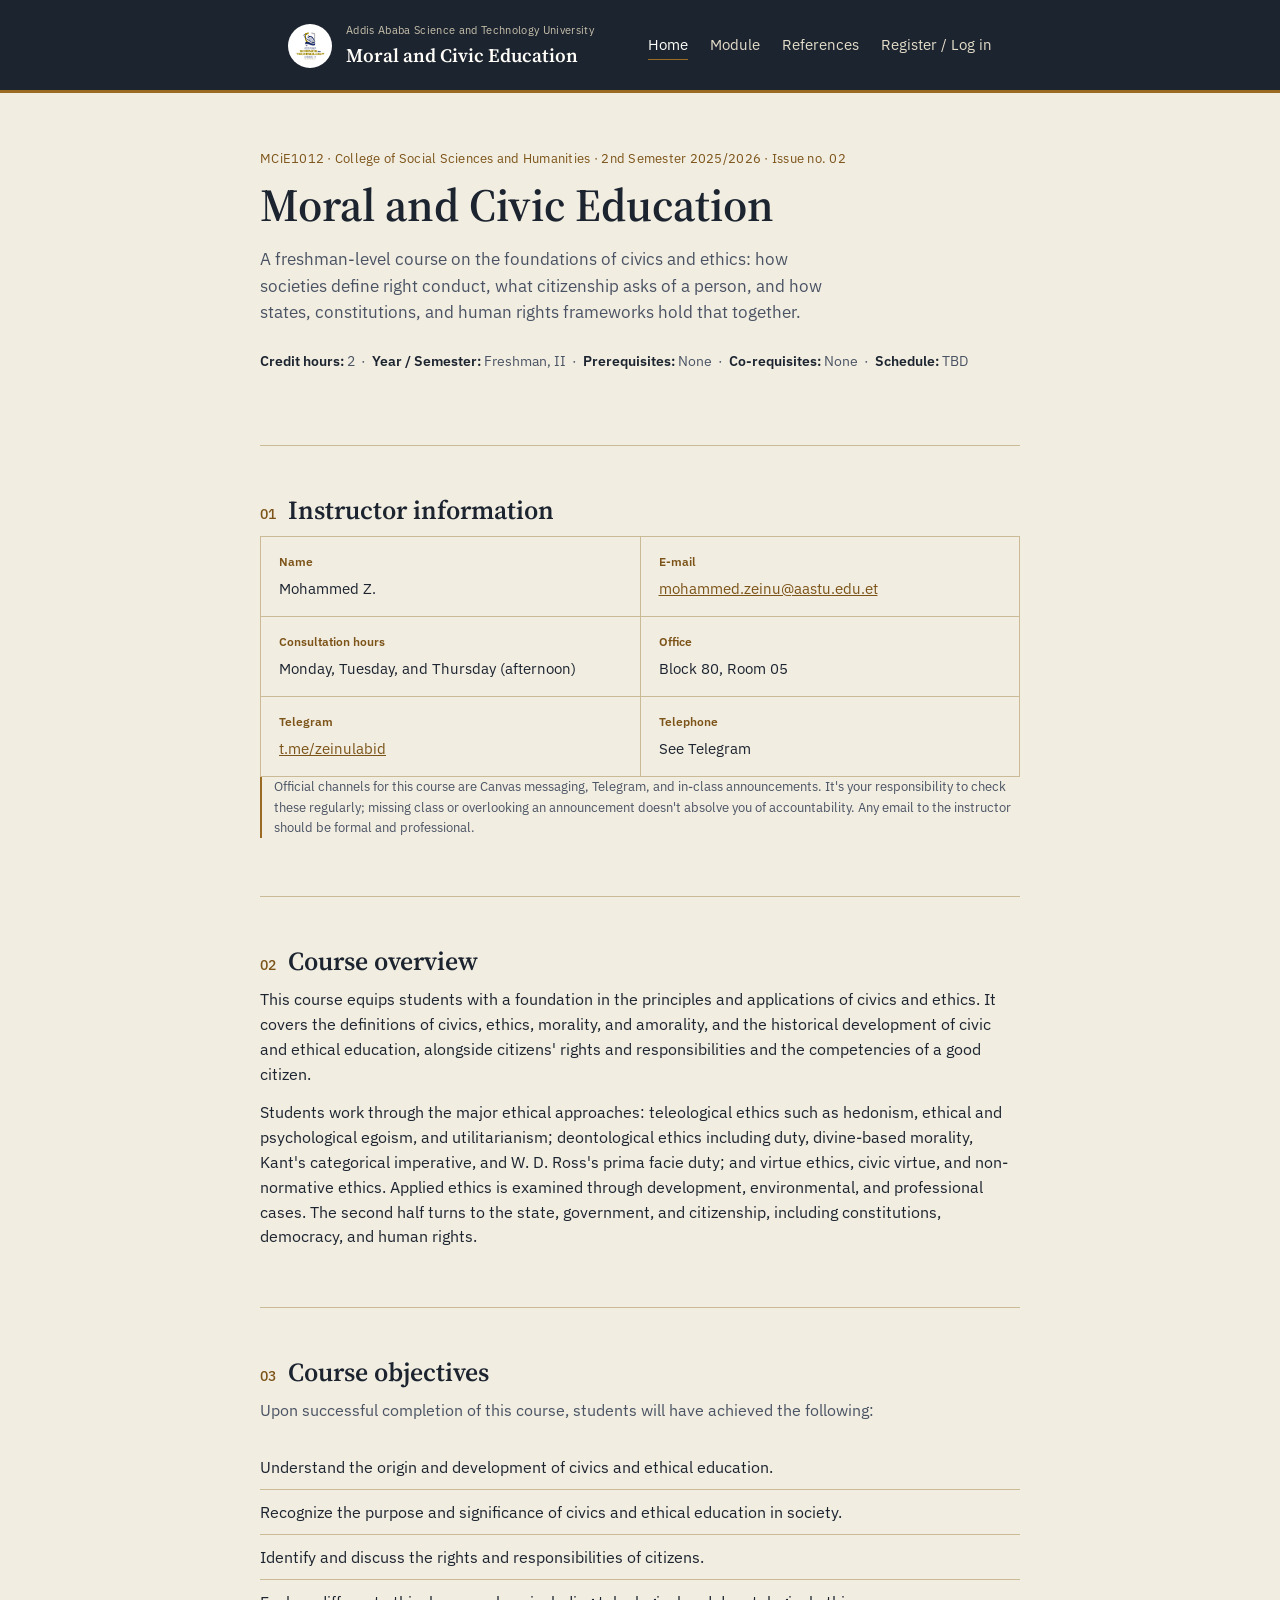
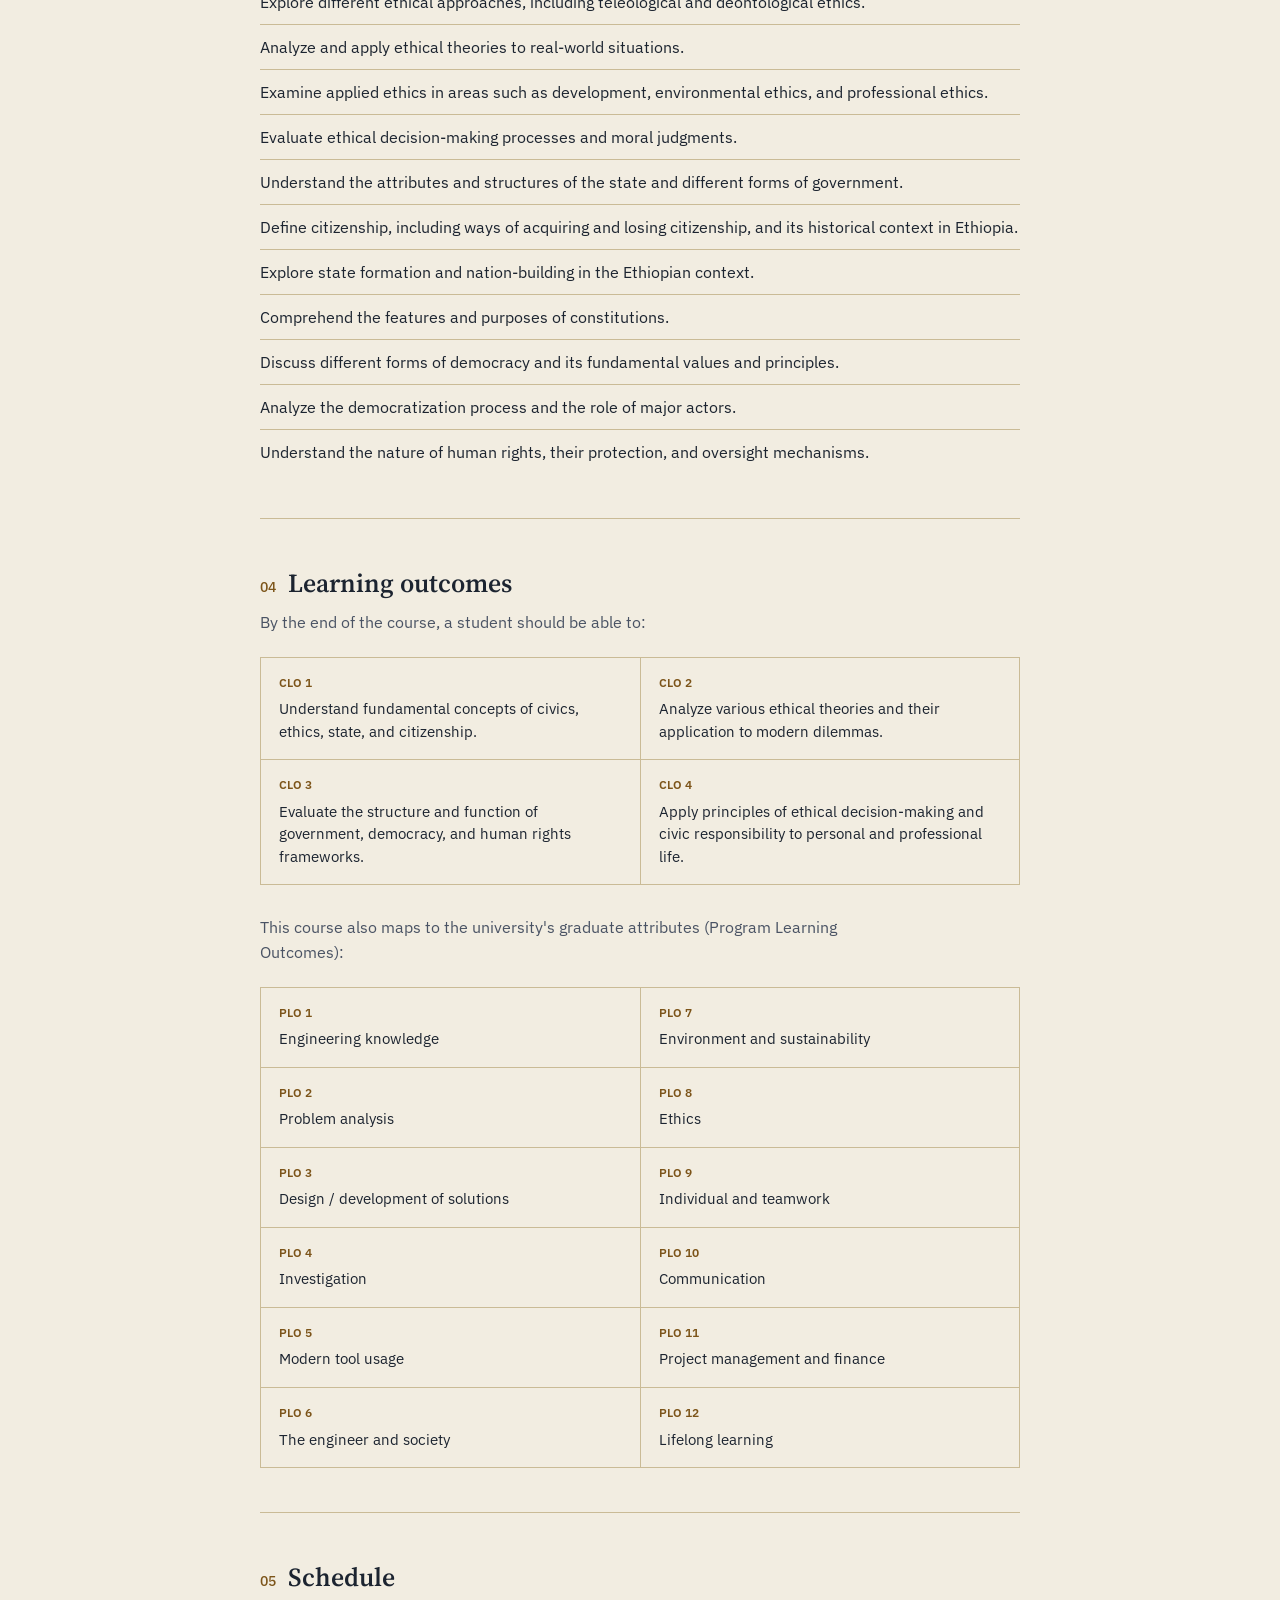
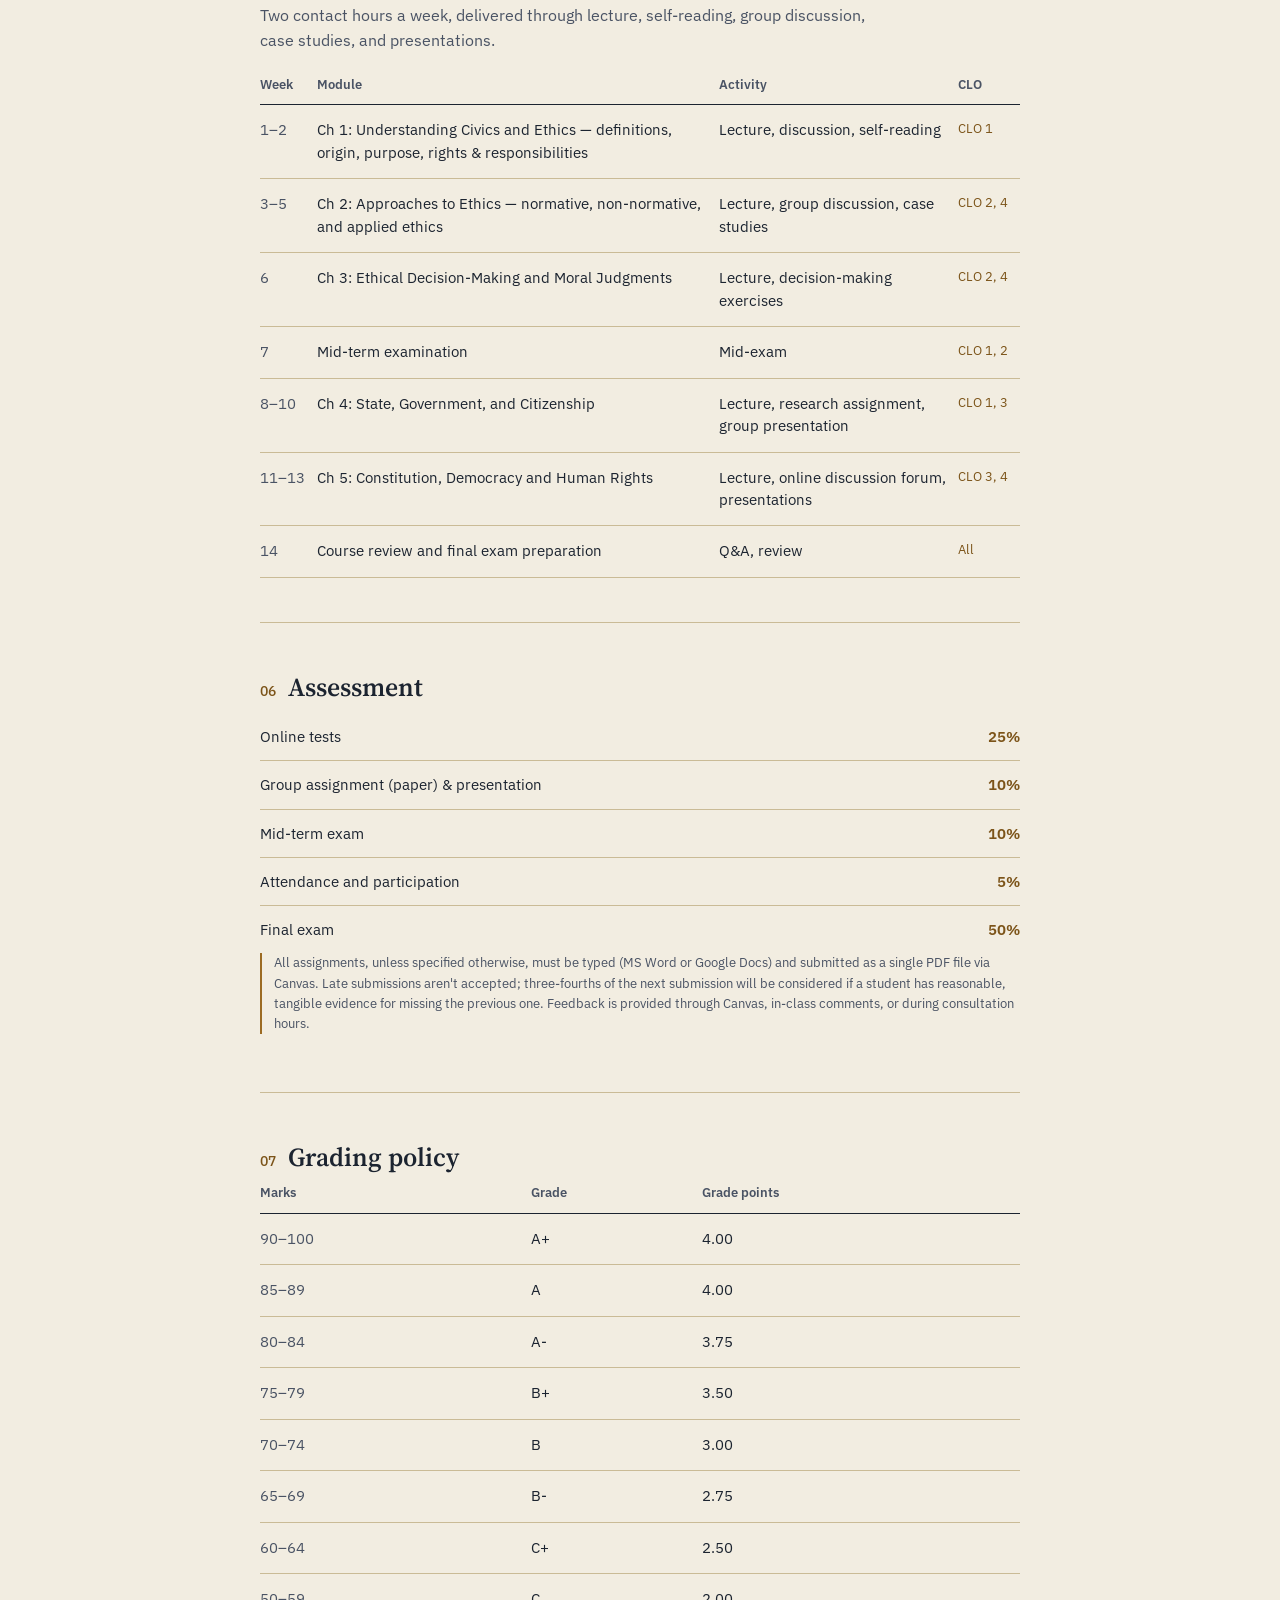
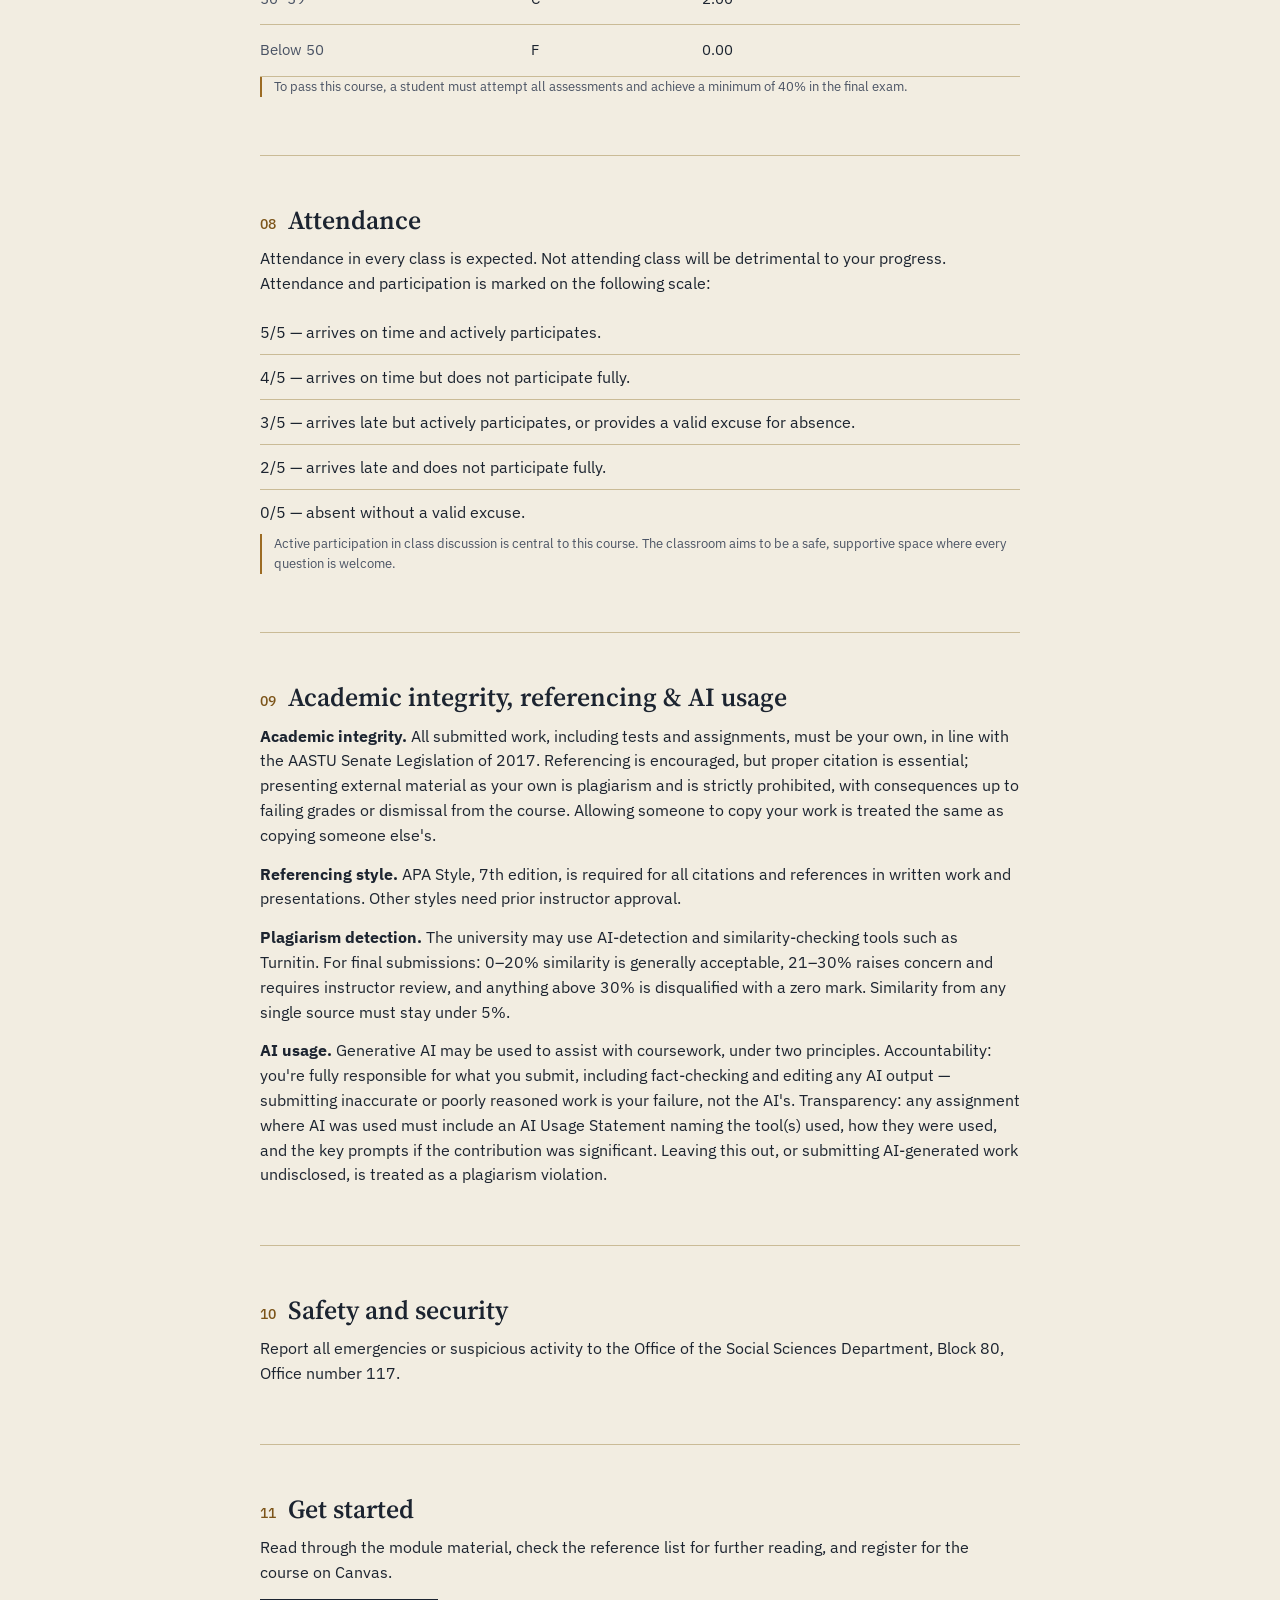
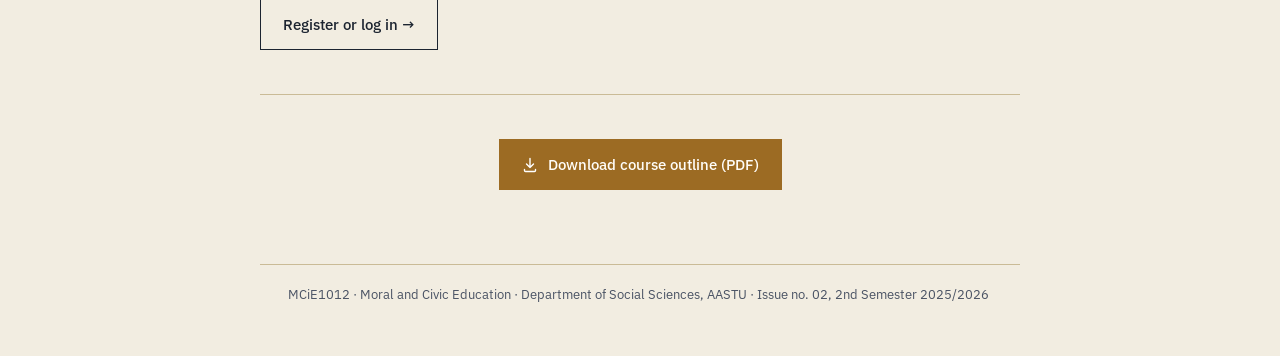
==== index.html @ 53f5105a "Initial commit of MCiE1012 site" ====
<!DOCTYPE html>
<html lang="en">
<head>
<meta charset="UTF-8">
<meta name="viewport" content="width=device-width, initial-scale=1.0">
<title>MCiE1012 — Moral and Civic Education</title>
<link rel="stylesheet" href="style.css">
</head>
<body>

<header class="site">
  <div class="header-inner">
    <div class="brand">
      <img class="seal" src="logo.jpg" alt="Addis Ababa Science and Technology University logo">
      <div class="brand-text">
        <p class="university">Addis Ababa Science and Technology University</p>
        <p class="course">Moral and Civic Education</p>
      </div>
    </div>
    <nav class="site">
      <a href="index.html" class="current">Home</a>
      <a href="module.html">Module</a>
      <a href="references.html">References</a>
      <a href="account.html">Register / Log in</a>
    </nav>
  </div>
</header>

<main>

  <section class="hero wrap">
    <p class="code">MCiE1012 · College of Social Sciences and Humanities · 2nd Semester 2025/2026 · Issue no. 02</p>
    <h1>Moral and Civic Education</h1>
    <p class="lede">A freshman-level course on the foundations of civics and ethics: how societies define right conduct, what citizenship asks of a person, and how states, constitutions, and human rights frameworks hold that together.</p>
    <p class="meta-line"><strong>Credit hours:</strong> 2 &nbsp;·&nbsp; <strong>Year / Semester:</strong> Freshman, II &nbsp;·&nbsp; <strong>Prerequisites:</strong> None &nbsp;·&nbsp; <strong>Co-requisites:</strong> None &nbsp;·&nbsp; <strong>Schedule:</strong> TBD</p>
  </section>

  <section class="block wrap">
    <h2><span class="num">01</span> Instructor information</h2>
    <div class="clo-grid">
      <div class="cell">
        <p class="tag">Name</p>
        <p>Mohammed Z.</p>
      </div>
      <div class="cell">
        <p class="tag">E-mail</p>
        <p><a href="mailto:mohammed.zeinu@aastu.edu.et">mohammed.zeinu@aastu.edu.et</a></p>
      </div>
      <div class="cell">
        <p class="tag">Consultation hours</p>
        <p>Monday, Tuesday, and Thursday (afternoon)</p>
      </div>
      <div class="cell">
        <p class="tag">Office</p>
        <p>Block 80, Room 05</p>
      </div>
      <div class="cell">
        <p class="tag">Telegram</p>
        <p><a href="https://t.me/zeinulabid" target="_blank" rel="noopener">t.me/zeinulabid</a></p>
      </div>
      <div class="cell">
        <p class="tag">Telephone</p>
        <p>See Telegram</p>
      </div>
    </div>
    <p class="note">Official channels for this course are Canvas messaging, Telegram, and in-class announcements. It's your responsibility to check these regularly; missing class or overlooking an announcement doesn't absolve you of accountability. Any email to the instructor should be formal and professional.</p>
  </section>

  <section class="block wrap">
    <h2><span class="num">02</span> Course overview</h2>
    <p>This course equips students with a foundation in the principles and applications of civics and ethics. It covers the definitions of civics, ethics, morality, and amorality, and the historical development of civic and ethical education, alongside citizens' rights and responsibilities and the competencies of a good citizen.</p>
    <p>Students work through the major ethical approaches: teleological ethics such as hedonism, ethical and psychological egoism, and utilitarianism; deontological ethics including duty, divine-based morality, Kant's categorical imperative, and W. D. Ross's prima facie duty; and virtue ethics, civic virtue, and non-normative ethics. Applied ethics is examined through development, environmental, and professional cases. The second half turns to the state, government, and citizenship, including constitutions, democracy, and human rights.</p>
  </section>

  <section class="block wrap">
    <h2><span class="num">03</span> Course objectives</h2>
    <p class="intro">Upon successful completion of this course, students will have achieved the following:</p>
    <ul class="plain">
      <li>Understand the origin and development of civics and ethical education.</li>
      <li>Recognize the purpose and significance of civics and ethical education in society.</li>
      <li>Identify and discuss the rights and responsibilities of citizens.</li>
      <li>Explore different ethical approaches, including teleological and deontological ethics.</li>
      <li>Analyze and apply ethical theories to real-world situations.</li>
      <li>Examine applied ethics in areas such as development, environmental ethics, and professional ethics.</li>
      <li>Evaluate ethical decision-making processes and moral judgments.</li>
      <li>Understand the attributes and structures of the state and different forms of government.</li>
      <li>Define citizenship, including ways of acquiring and losing citizenship, and its historical context in Ethiopia.</li>
      <li>Explore state formation and nation-building in the Ethiopian context.</li>
      <li>Comprehend the features and purposes of constitutions.</li>
      <li>Discuss different forms of democracy and its fundamental values and principles.</li>
      <li>Analyze the democratization process and the role of major actors.</li>
      <li>Understand the nature of human rights, their protection, and oversight mechanisms.</li>
    </ul>
  </section>

  <section class="block wrap">
    <h2><span class="num">04</span> Learning outcomes</h2>
    <p class="intro">By the end of the course, a student should be able to:</p>
    <div class="clo-grid">
      <div class="cell">
        <p class="tag">CLO 1</p>
        <p>Understand fundamental concepts of civics, ethics, state, and citizenship.</p>
      </div>
      <div class="cell">
        <p class="tag">CLO 2</p>
        <p>Analyze various ethical theories and their application to modern dilemmas.</p>
      </div>
      <div class="cell">
        <p class="tag">CLO 3</p>
        <p>Evaluate the structure and function of government, democracy, and human rights frameworks.</p>
      </div>
      <div class="cell">
        <p class="tag">CLO 4</p>
        <p>Apply principles of ethical decision-making and civic responsibility to personal and professional life.</p>
      </div>
    </div>
    <p class="intro" style="margin-top: 30px;">This course also maps to the university's graduate attributes (Program Learning Outcomes):</p>
    <div class="clo-grid">
      <div class="cell">
        <p class="tag">PLO 1</p>
        <p>Engineering knowledge</p>
      </div>
      <div class="cell">
        <p class="tag">PLO 7</p>
        <p>Environment and sustainability</p>
      </div>
      <div class="cell">
        <p class="tag">PLO 2</p>
        <p>Problem analysis</p>
      </div>
      <div class="cell">
        <p class="tag">PLO 8</p>
        <p>Ethics</p>
      </div>
      <div class="cell">
        <p class="tag">PLO 3</p>
        <p>Design / development of solutions</p>
      </div>
      <div class="cell">
        <p class="tag">PLO 9</p>
        <p>Individual and teamwork</p>
      </div>
      <div class="cell">
        <p class="tag">PLO 4</p>
        <p>Investigation</p>
      </div>
      <div class="cell">
        <p class="tag">PLO 10</p>
        <p>Communication</p>
      </div>
      <div class="cell">
        <p class="tag">PLO 5</p>
        <p>Modern tool usage</p>
      </div>
      <div class="cell">
        <p class="tag">PLO 11</p>
        <p>Project management and finance</p>
      </div>
      <div class="cell">
        <p class="tag">PLO 6</p>
        <p>The engineer and society</p>
      </div>
      <div class="cell">
        <p class="tag">PLO 12</p>
        <p>Lifelong learning</p>
      </div>
    </div>
  </section>

  <section class="block wrap">
    <h2><span class="num">05</span> Schedule</h2>
    <p class="intro">Two contact hours a week, delivered through lecture, self-reading, group discussion, case studies, and presentations.</p>
    <div class="sched-scroll">
    <table class="sched">
      <thead>
        <tr><th>Week</th><th>Module</th><th>Activity</th><th>CLO</th></tr>
      </thead>
      <tbody>
        <tr><td class="wk">1–2</td><td>Ch 1: Understanding Civics and Ethics — definitions, origin, purpose, rights &amp; responsibilities</td><td>Lecture, discussion, self-reading</td><td class="clo">CLO 1</td></tr>
        <tr><td class="wk">3–5</td><td>Ch 2: Approaches to Ethics — normative, non-normative, and applied ethics</td><td>Lecture, group discussion, case studies</td><td class="clo">CLO 2, 4</td></tr>
        <tr><td class="wk">6</td><td>Ch 3: Ethical Decision-Making and Moral Judgments</td><td>Lecture, decision-making exercises</td><td class="clo">CLO 2, 4</td></tr>
        <tr><td class="wk">7</td><td>Mid-term examination</td><td>Mid-exam</td><td class="clo">CLO 1, 2</td></tr>
        <tr><td class="wk">8–10</td><td>Ch 4: State, Government, and Citizenship</td><td>Lecture, research assignment, group presentation</td><td class="clo">CLO 1, 3</td></tr>
        <tr><td class="wk">11–13</td><td>Ch 5: Constitution, Democracy and Human Rights</td><td>Lecture, online discussion forum, presentations</td><td class="clo">CLO 3, 4</td></tr>
        <tr><td class="wk">14</td><td>Course review and final exam preparation</td><td>Q&amp;A, review</td><td class="clo">All</td></tr>
      </tbody>
    </table>
    </div>
  </section>

  <section class="block wrap">
    <h2><span class="num">06</span> Assessment</h2>
    <ul class="assess-list">
      <li class="assess-row"><span>Online tests</span><span class="weight">25%</span></li>
      <li class="assess-row"><span>Group assignment (paper) &amp; presentation</span><span class="weight">10%</span></li>
      <li class="assess-row"><span>Mid-term exam</span><span class="weight">10%</span></li>
      <li class="assess-row"><span>Attendance and participation</span><span class="weight">5%</span></li>
      <li class="assess-row"><span>Final exam</span><span class="weight">50%</span></li>
    </ul>
    <p class="note">All assignments, unless specified otherwise, must be typed (MS Word or Google Docs) and submitted as a single PDF file via Canvas. Late submissions aren't accepted; three-fourths of the next submission will be considered if a student has reasonable, tangible evidence for missing the previous one. Feedback is provided through Canvas, in-class comments, or during consultation hours.</p>
  </section>

  <section class="block wrap">
    <h2><span class="num">07</span> Grading policy</h2>
    <table class="sched">
      <thead>
        <tr><th>Marks</th><th>Grade</th><th>Grade points</th></tr>
      </thead>
      <tbody>
        <tr><td class="wk">90–100</td><td>A+</td><td>4.00</td></tr>
        <tr><td class="wk">85–89</td><td>A</td><td>4.00</td></tr>
        <tr><td class="wk">80–84</td><td>A-</td><td>3.75</td></tr>
        <tr><td class="wk">75–79</td><td>B+</td><td>3.50</td></tr>
        <tr><td class="wk">70–74</td><td>B</td><td>3.00</td></tr>
        <tr><td class="wk">65–69</td><td>B-</td><td>2.75</td></tr>
        <tr><td class="wk">60–64</td><td>C+</td><td>2.50</td></tr>
        <tr><td class="wk">50–59</td><td>C</td><td>2.00</td></tr>
        <tr><td class="wk">Below 50</td><td>F</td><td>0.00</td></tr>
      </tbody>
    </table>
    <p class="note">To pass this course, a student must attempt all assessments and achieve a minimum of 40% in the final exam.</p>
  </section>

  <section class="block wrap">
    <h2><span class="num">08</span> Attendance</h2>
    <p>Attendance in every class is expected. Not attending class will be detrimental to your progress. Attendance and participation is marked on the following scale:</p>
    <ul class="plain">
      <li>5/5 — arrives on time and actively participates.</li>
      <li>4/5 — arrives on time but does not participate fully.</li>
      <li>3/5 — arrives late but actively participates, or provides a valid excuse for absence.</li>
      <li>2/5 — arrives late and does not participate fully.</li>
      <li>0/5 — absent without a valid excuse.</li>
    </ul>
    <p class="note">Active participation in class discussion is central to this course. The classroom aims to be a safe, supportive space where every question is welcome.</p>
  </section>

  <section class="block wrap">
    <h2><span class="num">09</span> Academic integrity, referencing &amp; AI usage</h2>
    <p><strong>Academic integrity.</strong> All submitted work, including tests and assignments, must be your own, in line with the AASTU Senate Legislation of 2017. Referencing is encouraged, but proper citation is essential; presenting external material as your own is plagiarism and is strictly prohibited, with consequences up to failing grades or dismissal from the course. Allowing someone to copy your work is treated the same as copying someone else's.</p>
    <p><strong>Referencing style.</strong> APA Style, 7th edition, is required for all citations and references in written work and presentations. Other styles need prior instructor approval.</p>
    <p><strong>Plagiarism detection.</strong> The university may use AI-detection and similarity-checking tools such as Turnitin. For final submissions: 0–20% similarity is generally acceptable, 21–30% raises concern and requires instructor review, and anything above 30% is disqualified with a zero mark. Similarity from any single source must stay under 5%.</p>
    <p><strong>AI usage.</strong> Generative AI may be used to assist with coursework, under two principles. Accountability: you're fully responsible for what you submit, including fact-checking and editing any AI output — submitting inaccurate or poorly reasoned work is your failure, not the AI's. Transparency: any assignment where AI was used must include an AI Usage Statement naming the tool(s) used, how they were used, and the key prompts if the contribution was significant. Leaving this out, or submitting AI-generated work undisclosed, is treated as a plagiarism violation.</p>
  </section>

  <section class="block wrap">
    <h2><span class="num">10</span> Safety and security</h2>
    <p>Report all emergencies or suspicious activity to the Office of the Social Sciences Department, Block 80, Office number 117.</p>
  </section>

  <section class="block wrap">
    <h2><span class="num">11</span> Get started</h2>
    <p>Read through the module material, check the reference list for further reading, and register for the course on Canvas.</p>
    <a class="btn btn-outline" href="account.html">Register or log in →</a>
  </section>

  <section class="block wrap" style="border-bottom: none; text-align: center;">
    <a class="btn btn-gold" href="assets/MCiE1012_Course_Outline.pdf" download>
      <svg width="16" height="16" viewBox="0 0 16 16" fill="none"><path d="M8 1.5V10.5M8 10.5L4.5 7M8 10.5L11.5 7" stroke="white" stroke-width="1.4" stroke-linecap="round" stroke-linejoin="round"/><path d="M2.5 12.5V13.5C2.5 13.9 2.85 14.5 3.5 14.5H12.5C13.15 14.5 13.5 13.9 13.5 13.5V12.5" stroke="white" stroke-width="1.4" stroke-linecap="round"/></svg>
      Download course outline (PDF)
    </a>
  </section>

</main>

<footer class="site">
  <div class="wrap">
    MCiE1012 · Moral and Civic Education · Department of Social Sciences, AASTU · Issue no. 02, 2nd Semester 2025/2026
  </div>
</footer>

</body>
</html>
---- style.css ----
/* MCiE1012 — Moral and Civic Education
   Design note: the visual language borrows from the syllabus itself —
   numbered sections, hairline rules, a seal mark — rather than a generic
   course-platform look. Navy ink on parchment, one gold accent used
   sparingly for the seal and for primary actions. */

@import url('https://fonts.googleapis.com/css2?family=Source+Serif+4:opsz,wght@8..60,400;8..60,500;8..60,600;8..60,700&family=IBM+Plex+Sans:wght@400;500;600&display=swap');

:root {
  --ink: #1c2430;
  --ink-soft: #4a5364;
  --paper: #f2ede1;
  --paper-deep: #e8e0cd;
  --paper-line: #cabb96;
  --gold: #9c6b23;
  --gold-deep: #7c5419;
  --white: #fffdf8;
  --max: 760px;
  --serif: 'Source Serif 4', Georgia, serif;
  --sans: 'IBM Plex Sans', -apple-system, sans-serif;
}

* { box-sizing: border-box; }

html { scroll-behavior: smooth; }

body {
  margin: 0;
  background: var(--paper);
  color: var(--ink);
  font-family: var(--sans);
  line-height: 1.55;
  -webkit-font-smoothing: antialiased;
}

a { color: var(--gold-deep); }
a:focus-visible, button:focus-visible { outline: 2px solid var(--gold-deep); outline-offset: 3px; }

img { max-width: 100%; display: block; }

.wrap { max-width: var(--max); margin: 0 auto; padding: 0 28px; }

/* ---------- Header ---------- */

header.site {
  background: var(--ink);
  color: var(--paper);
  border-bottom: 3px solid var(--gold);
}

.header-inner {
  max-width: var(--max);
  margin: 0 auto;
  padding: 22px 28px 20px;
  display: flex;
  align-items: center;
  justify-content: space-between;
  gap: 20px;
  flex-wrap: wrap;
}

.brand { display: flex; align-items: center; gap: 14px; }

.seal {
  width: 44px;
  height: 44px;
  flex: none;
  border-radius: 50%;
  object-fit: cover;
  background: var(--paper);
}

.brand-text .university {
  font-family: var(--sans);
  font-size: 11px;
  letter-spacing: 0.03em;
  color: #c9c2ac;
  margin: 0;
}

.brand-text .course {
  font-family: var(--serif);
  font-size: 19px;
  font-weight: 600;
  margin: 2px 0 0;
  color: var(--white);
}

nav.site {
  display: flex;
  gap: 22px;
  font-size: 15px;
}

nav.site a {
  color: #e4ddc9;
  text-decoration: none;
  padding-bottom: 3px;
  border-bottom: 1px solid transparent;
}

nav.site a:hover { border-bottom-color: var(--gold); }

nav.site a.current {
  color: var(--white);
  border-bottom-color: var(--gold);
}

/* ---------- Hero ---------- */

.hero {
  padding: 56px 0 44px;
  border-bottom: 1px solid var(--paper-line);
}

.hero .code {
  font-family: var(--sans);
  font-size: 13px;
  color: var(--gold-deep);
  letter-spacing: 0.02em;
  margin: 0 0 10px;
}

.hero h1 {
  font-family: var(--serif);
  font-size: clamp(32px, 5vw, 46px);
  line-height: 1.1;
  margin: 0 0 16px;
  font-weight: 600;
}

.hero .lede {
  font-size: 17px;
  color: var(--ink-soft);
  max-width: 58ch;
  margin: 0 0 26px;
}

.meta-line {
  font-size: 14px;
  color: var(--ink-soft);
  margin: 0 0 28px;
}

.meta-line strong { color: var(--ink); font-weight: 600; }

/* ---------- Buttons ---------- */

.btn {
  display: inline-flex;
  align-items: center;
  gap: 10px;
  font-family: var(--sans);
  font-size: 15px;
  font-weight: 500;
  text-decoration: none;
  padding: 13px 22px;
  border: 1px solid transparent;
  cursor: pointer;
}

.btn-primary {
  background: var(--ink);
  color: var(--white);
}
.btn-primary:hover { background: #2c3646; }

.btn-gold {
  background: var(--gold);
  color: var(--white);
}
.btn-gold:hover { background: var(--gold-deep); }

.btn-outline {
  background: transparent;
  border-color: var(--ink);
  color: var(--ink);
}
.btn-outline:hover { background: var(--ink); color: var(--white); }

.btn svg { flex: none; }

/* ---------- Sections ---------- */

section.block {
  padding: 44px 0;
  border-bottom: 1px solid var(--paper-line);
}

section.block:last-of-type { border-bottom: none; }

.block h2 {
  font-family: var(--serif);
  font-size: 26px;
  font-weight: 600;
  margin: 0 0 6px;
  display: flex;
  align-items: baseline;
  gap: 12px;
}

.block h2 .num {
  font-family: var(--sans);
  font-size: 14px;
  color: var(--gold-deep);
  font-weight: 500;
}

.block > p.intro {
  color: var(--ink-soft);
  margin: 0 0 22px;
  max-width: 62ch;
}

.block p { margin: 0 0 14px; }

ul.plain, ol.plain {
  margin: 0;
  padding: 0;
  list-style: none;
}

ul.plain li, ol.plain li {
  padding: 10px 0;
  border-top: 1px solid var(--paper-line);
  font-size: 15.5px;
}

ul.plain li:first-child, ol.plain li:first-child { border-top: none; }

.clo-grid {
  display: grid;
  grid-template-columns: 1fr 1fr;
  gap: 1px;
  background: var(--paper-line);
  border: 1px solid var(--paper-line);
}

.clo-grid .cell {
  background: var(--paper);
  padding: 16px 18px;
}

.clo-grid .cell .tag {
  font-size: 12px;
  color: var(--gold-deep);
  font-weight: 600;
  margin: 0 0 6px;
}

.clo-grid .cell p { margin: 0; font-size: 14.5px; }

table.sched {
  width: 100%;
  border-collapse: collapse;
  font-size: 14.5px;
}

table.sched th {
  text-align: left;
  font-family: var(--sans);
  font-weight: 600;
  font-size: 12.5px;
  color: var(--ink-soft);
  padding: 0 12px 10px 0;
  border-bottom: 1px solid var(--ink);
}

table.sched td {
  padding: 14px 12px 14px 0;
  border-bottom: 1px solid var(--paper-line);
  vertical-align: top;
}

table.sched td.wk { white-space: nowrap; color: var(--ink-soft); }
table.sched td.clo { white-space: nowrap; color: var(--gold-deep); font-size: 13px; }

.assess-list { margin: 0; padding: 0; list-style: none; }
.assess-row {
  display: flex;
  justify-content: space-between;
  gap: 16px;
  padding: 12px 0;
  border-top: 1px solid var(--paper-line);
  font-size: 15px;
}
.assess-row:first-child { border-top: none; }
.assess-row .weight { color: var(--gold-deep); font-weight: 600; white-space: nowrap; }

/* ---------- Module page ---------- */

.module-card {
  border: 1px solid var(--paper-line);
  background: var(--white);
}

.module-figure {
  border-bottom: 1px solid var(--paper-line);
  background: var(--paper-deep);
  overflow: hidden;
}

.module-figure img {
  width: 100%;
  height: 320px;
  object-fit: cover;
  object-position: center;
}

@media (max-width: 620px) {
  .module-figure img { height: 220px; }
}

.module-body { padding: 26px 28px 28px; }

.module-body h2 {
  font-family: var(--serif);
  font-size: 22px;
  margin: 0 0 8px;
}

.module-body p.desc { color: var(--ink-soft); margin: 0 0 22px; }

.note {
  font-size: 13px;
  color: var(--ink-soft);
  border-left: 2px solid var(--gold);
  padding-left: 12px;
  margin: 22px 0 0;
}

/* ---------- References ---------- */

.ref-group { margin-bottom: 36px; }
.ref-group h2 {
  font-family: var(--serif);
  font-size: 21px;
  margin: 0 0 4px;
}
.ref-group p.intro { color: var(--ink-soft); font-size: 14px; margin: 0 0 18px; }

ol.ref-list {
  margin: 0;
  padding: 0;
  list-style: none;
  counter-reset: ref;
}

ol.ref-list li {
  counter-increment: ref;
  padding: 14px 0 14px 34px;
  border-top: 1px solid var(--paper-line);
  position: relative;
  font-size: 15px;
}
ol.ref-list li:first-child { border-top: none; }

ol.ref-list li::before {
  content: counter(ref) ".";
  position: absolute;
  left: 0;
  color: var(--gold-deep);
  font-weight: 600;
  font-size: 14px;
}

ol.ref-list li a { word-break: break-all; }

/* ---------- Account ---------- */

.account-grid {
  display: grid;
  grid-template-columns: 1fr 1fr;
  gap: 20px;
}

.account-card {
  border: 1px solid var(--paper-line);
  background: var(--white);
  padding: 28px 26px;
}

.account-card h2 {
  font-family: var(--serif);
  font-size: 21px;
  margin: 0 0 8px;
}

.account-card p {
  color: var(--ink-soft);
  font-size: 14.5px;
  margin: 0 0 20px;
}

/* ---------- Footer ---------- */

footer.site {
  padding: 30px 0 50px;
  color: var(--ink-soft);
  font-size: 13px;
}

footer.site .wrap {
  border-top: 1px solid var(--paper-line);
  padding-top: 20px;
}

/* ---------- Responsive ---------- */

@media (max-width: 780px) {
  .wrap { padding: 0 22px; }
  .header-inner { padding: 18px 22px 16px; }
  .hero { padding: 40px 0 34px; }
  section.block { padding: 34px 0; }
}

@media (max-width: 620px) {
  .clo-grid { grid-template-columns: 1fr; }
  .account-grid { grid-template-columns: 1fr; }

  nav.site {
    flex-wrap: wrap;
    gap: 10px 16px;
    font-size: 14px;
    width: 100%;
  }

  .brand { gap: 10px; }
  .seal { width: 36px; height: 36px; }
  .brand-text .course { font-size: 17px; }

  .hero .lede { font-size: 15.5px; }
  .meta-line { line-height: 1.7; }

  .btn { width: 100%; justify-content: center; padding: 14px 20px; }

  .block h2 { font-size: 22px; }

  .sched-scroll { overflow-x: auto; -webkit-overflow-scrolling: touch; margin: 0 -22px; padding: 0 22px; }
  table.sched { font-size: 13px; min-width: 480px; }
  table.sched th:nth-child(3), table.sched td:nth-child(3) { display: none; }

  .module-body { padding: 22px 20px 24px; }
  .account-card { padding: 22px 20px; }

  .assess-row { font-size: 14px; }
  ol.ref-list li a { word-break: break-word; }
}

@media (max-width: 400px) {
  .wrap { padding: 0 16px; }
  .header-inner { padding: 16px 16px 14px; }
  .hero .code { font-size: 12px; }
  .btn { font-size: 14px; padding: 13px 16px; }
  table.sched { min-width: 420px; }
}

@media (hover: none) {
  .btn:active { opacity: 0.85; }
}

@media (prefers-reduced-motion: reduce) {
  html { scroll-behavior: auto; }
}
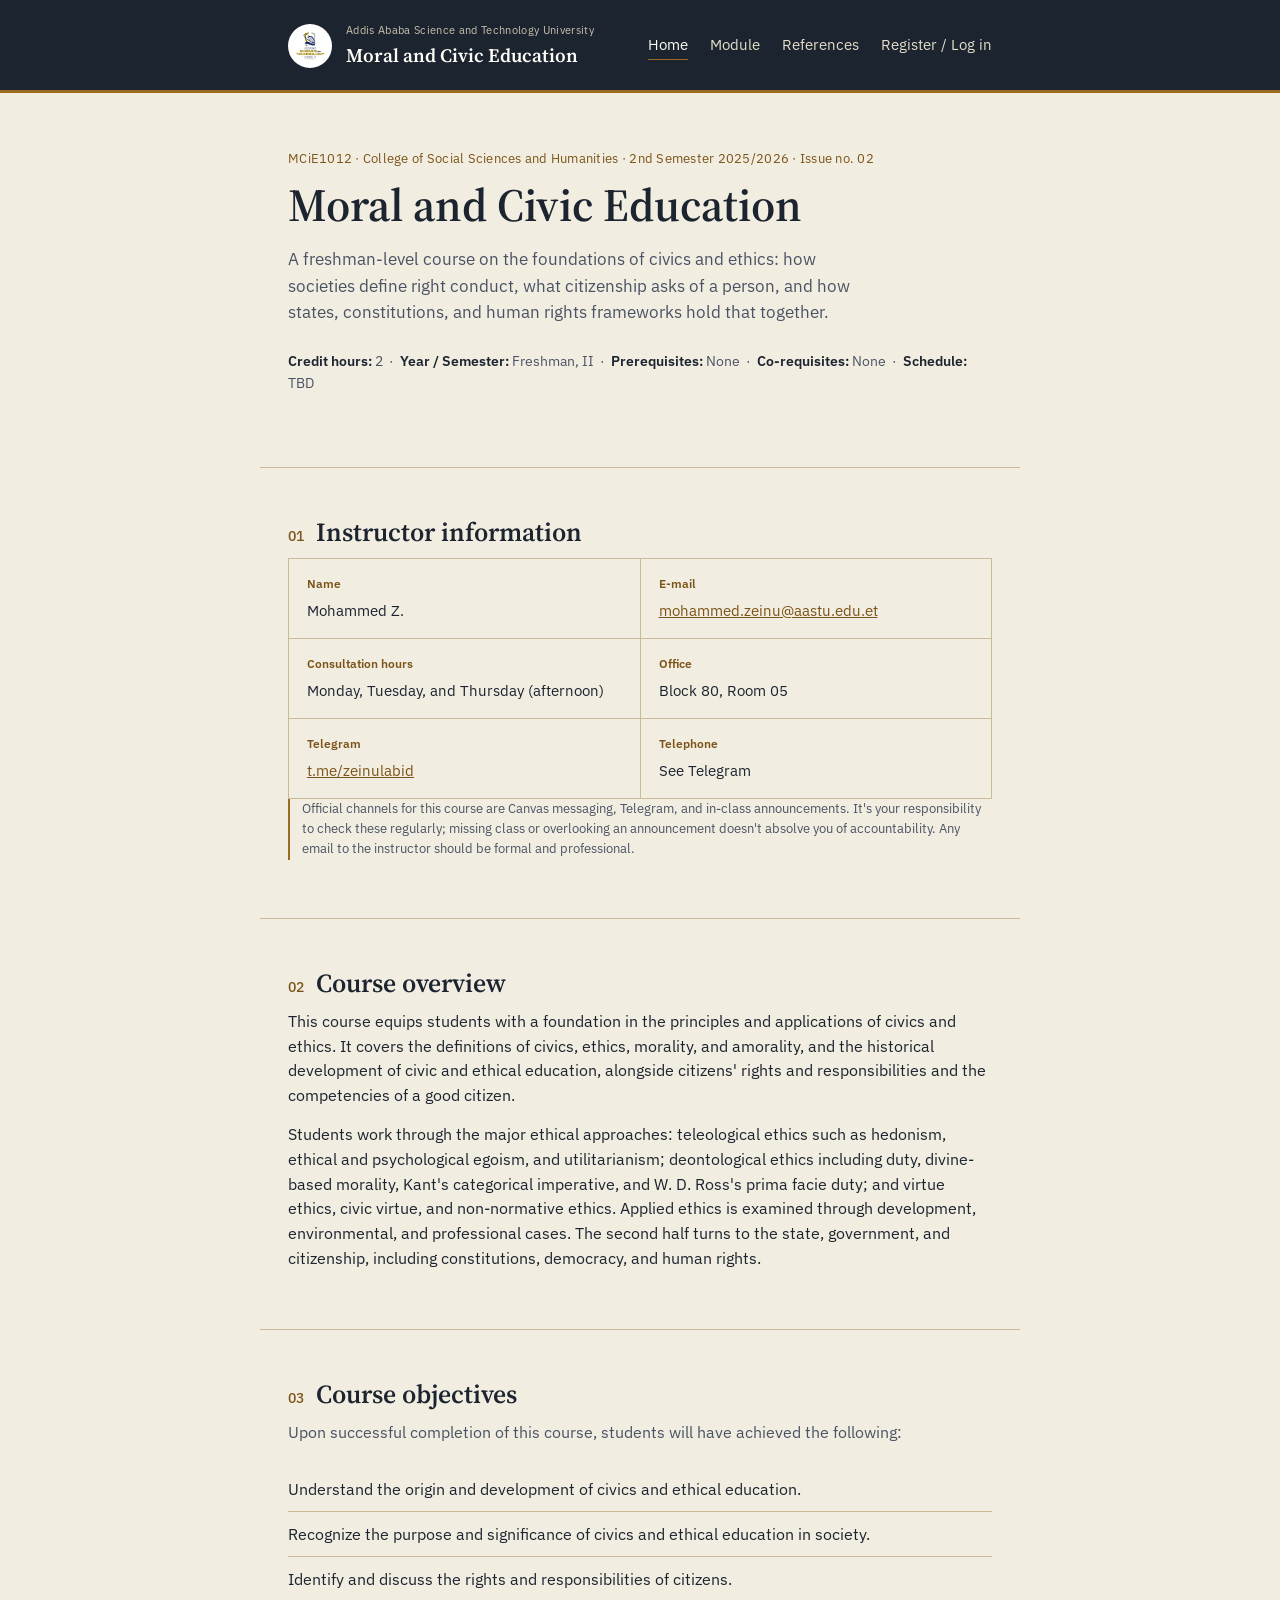
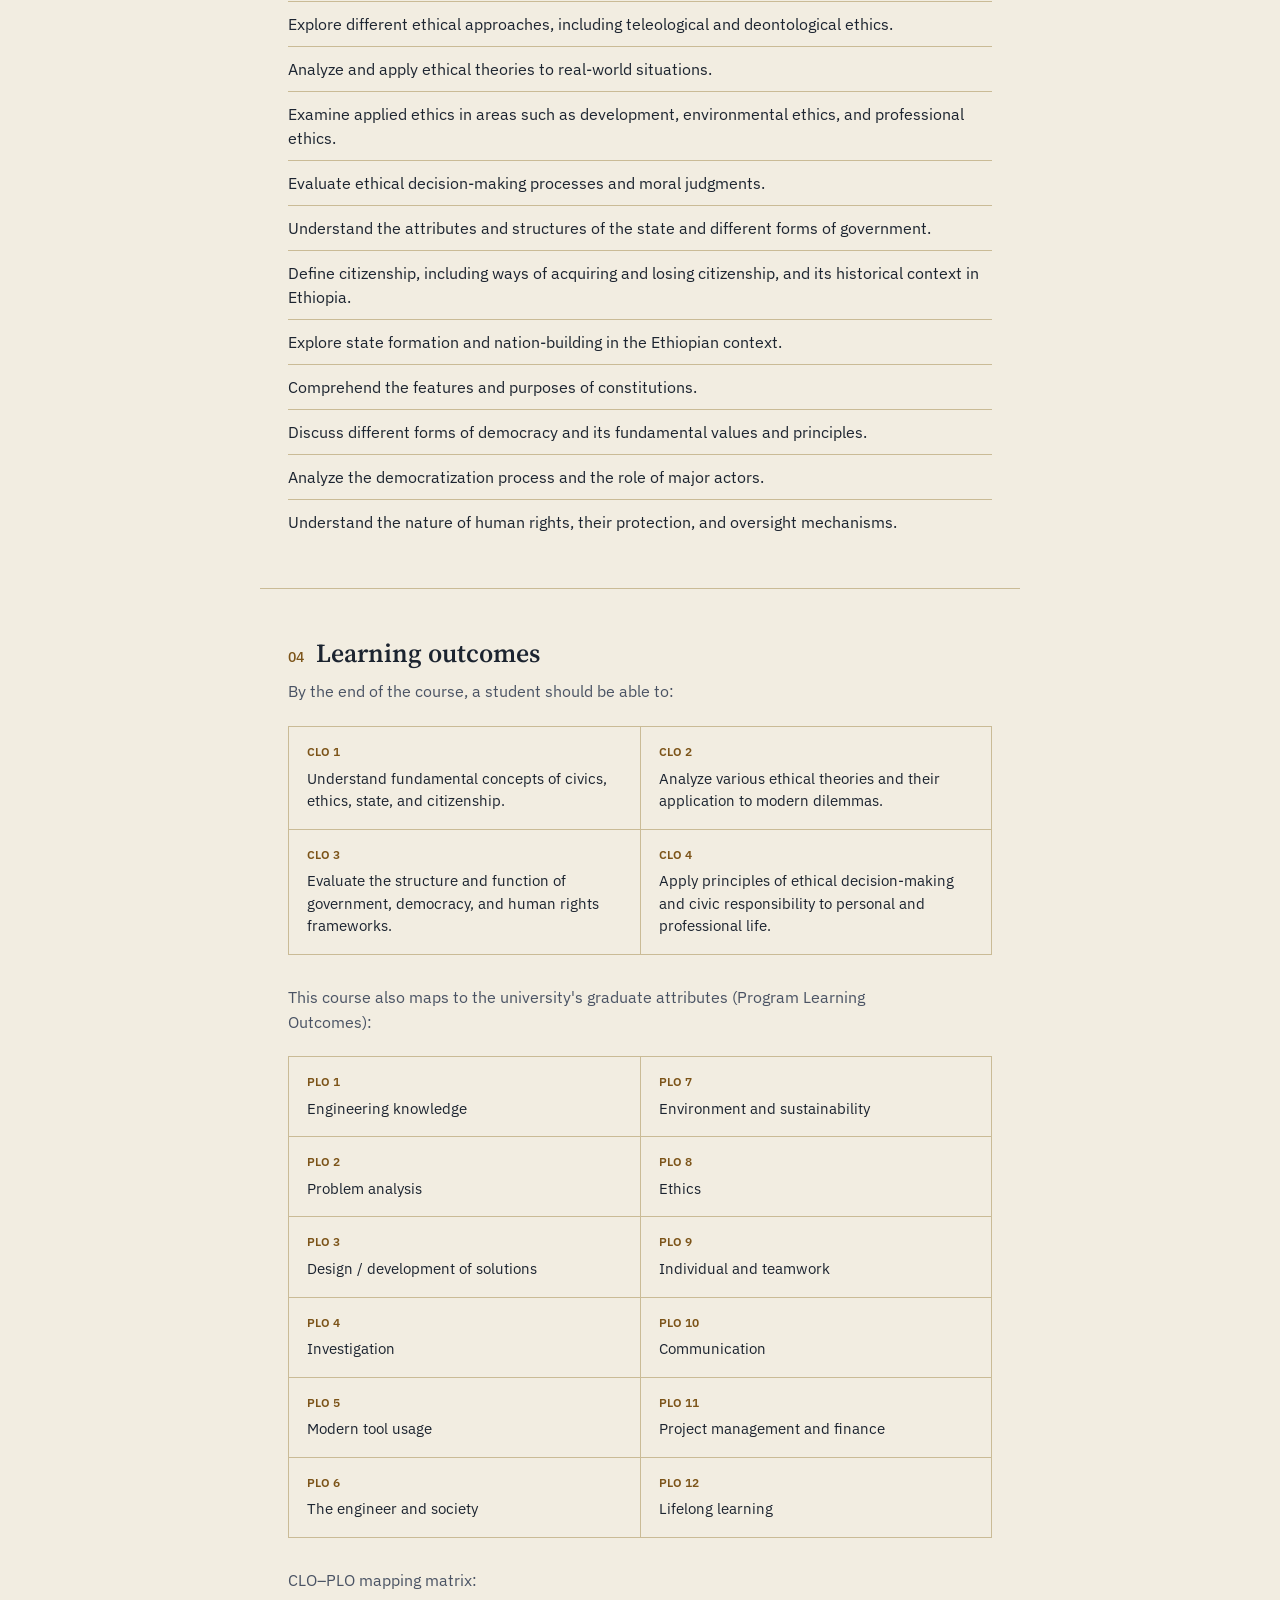
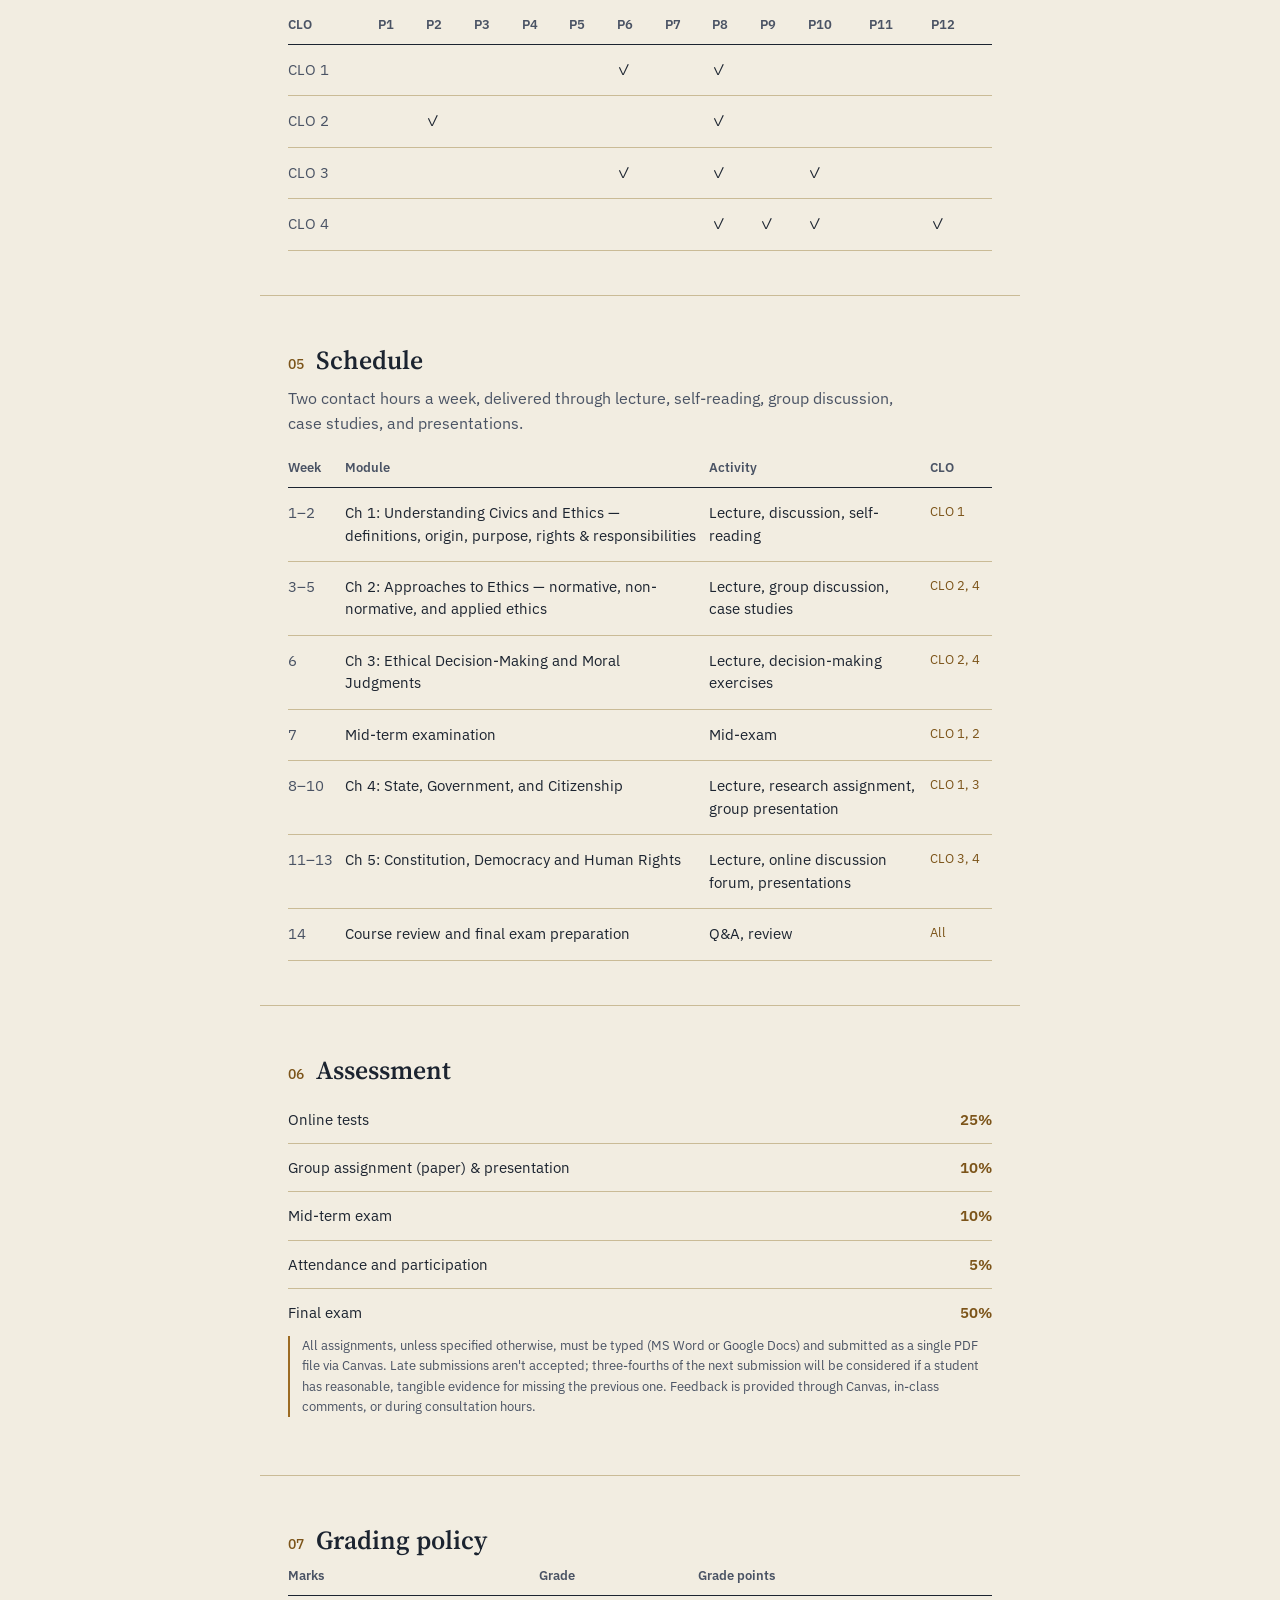
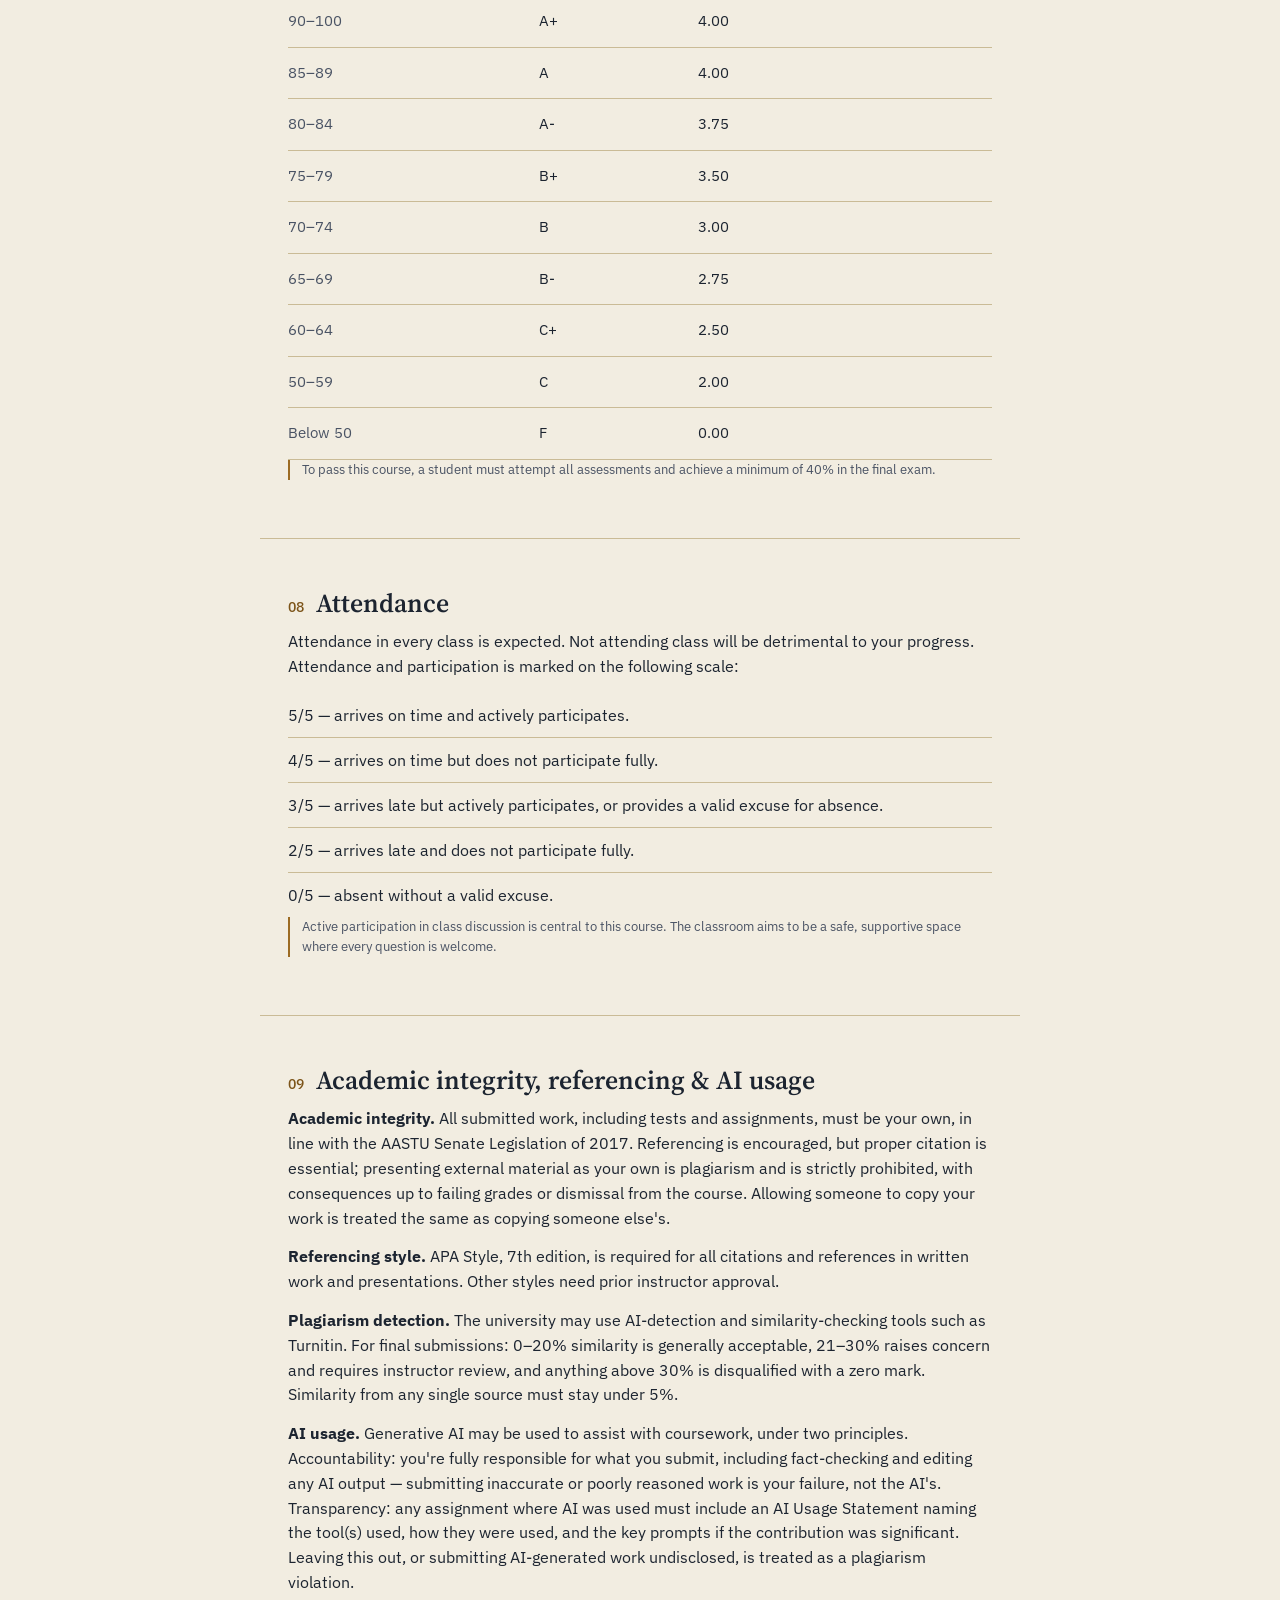
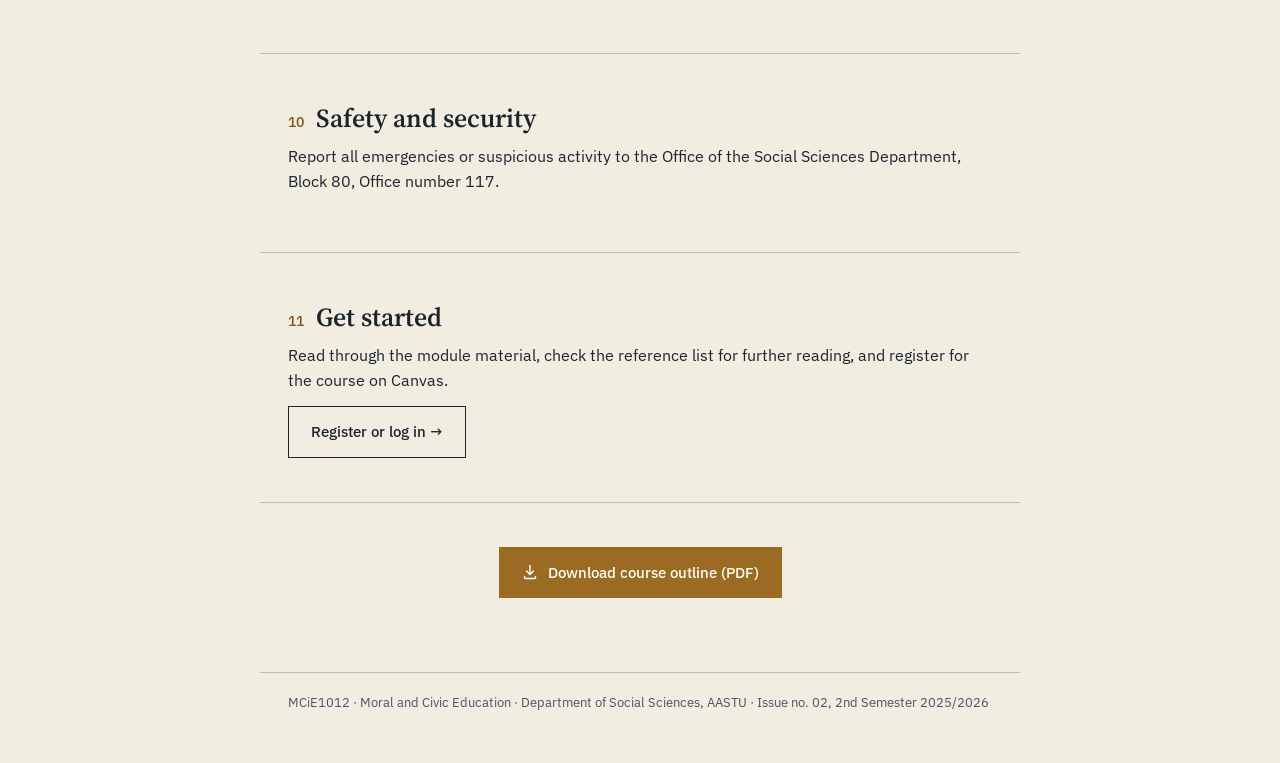
==== commit e5eee963: "Update index.html: CLO-PLO matrix, section renumbering" ====
--- a/index.html
+++ b/index.html
@@ -165,6 +165,20 @@
         <p>Lifelong learning</p>
       </div>
     </div>
+    <p class="intro" style="margin-top: 30px;">CLO–PLO mapping matrix:</p>
+    <div class="sched-scroll">
+    <table class="sched">
+      <thead>
+        <tr><th>CLO</th><th>P1</th><th>P2</th><th>P3</th><th>P4</th><th>P5</th><th>P6</th><th>P7</th><th>P8</th><th>P9</th><th>P10</th><th>P11</th><th>P12</th></tr>
+      </thead>
+      <tbody>
+        <tr><td class="wk">CLO 1</td><td></td><td></td><td></td><td></td><td></td><td>✓</td><td></td><td>✓</td><td></td><td></td><td></td><td></td></tr>
+        <tr><td class="wk">CLO 2</td><td></td><td>✓</td><td></td><td></td><td></td><td></td><td></td><td>✓</td><td></td><td></td><td></td><td></td></tr>
+        <tr><td class="wk">CLO 3</td><td></td><td></td><td></td><td></td><td></td><td>✓</td><td></td><td>✓</td><td></td><td>✓</td><td></td><td></td></tr>
+        <tr><td class="wk">CLO 4</td><td></td><td></td><td></td><td></td><td></td><td></td><td></td><td>✓</td><td>✓</td><td>✓</td><td></td><td>✓</td></tr>
+      </tbody>
+    </table>
+    </div>
   </section>
 
   <section class="block wrap">
--- a/style.css
+++ b/style.css
@@ -38,7 +38,7 @@
 
 img { max-width: 100%; display: block; }
 
-.wrap { max-width: var(--max); margin: 0 auto; padding: 0 28px; }
+.wrap { max-width: var(--max); margin: 0 auto; padding-left: 28px; padding-right: 28px; }
 
 /* ---------- Header ---------- */
 
@@ -46,6 +46,9 @@
   background: var(--ink);
   color: var(--paper);
   border-bottom: 3px solid var(--gold);
+  position: sticky;
+  top: 0;
+  z-index: 100;
 }
 
 .header-inner {
@@ -109,7 +112,8 @@
 /* ---------- Hero ---------- */
 
 .hero {
-  padding: 56px 0 44px;
+  padding-top: 56px;
+  padding-bottom: 44px;
   border-bottom: 1px solid var(--paper-line);
 }
 
@@ -183,7 +187,8 @@
 /* ---------- Sections ---------- */
 
 section.block {
-  padding: 44px 0;
+  padding-top: 44px;
+  padding-bottom: 44px;
   border-bottom: 1px solid var(--paper-line);
 }
 
@@ -408,10 +413,10 @@
 /* ---------- Responsive ---------- */
 
 @media (max-width: 780px) {
-  .wrap { padding: 0 22px; }
+  .wrap { padding-left: 22px; padding-right: 22px; }
   .header-inner { padding: 18px 22px 16px; }
-  .hero { padding: 40px 0 34px; }
-  section.block { padding: 34px 0; }
+  .hero { padding-top: 40px; padding-bottom: 34px; }
+  section.block { padding-top: 34px; padding-bottom: 34px; }
 }
 
 @media (max-width: 620px) {
@@ -448,7 +453,7 @@
 }
 
 @media (max-width: 400px) {
-  .wrap { padding: 0 16px; }
+  .wrap { padding-left: 16px; padding-right: 16px; }
   .header-inner { padding: 16px 16px 14px; }
   .hero .code { font-size: 12px; }
   .btn { font-size: 14px; padding: 13px 16px; }
@@ -461,4 +466,4 @@
 
 @media (prefers-reduced-motion: reduce) {
   html { scroll-behavior: auto; }
-}
+}
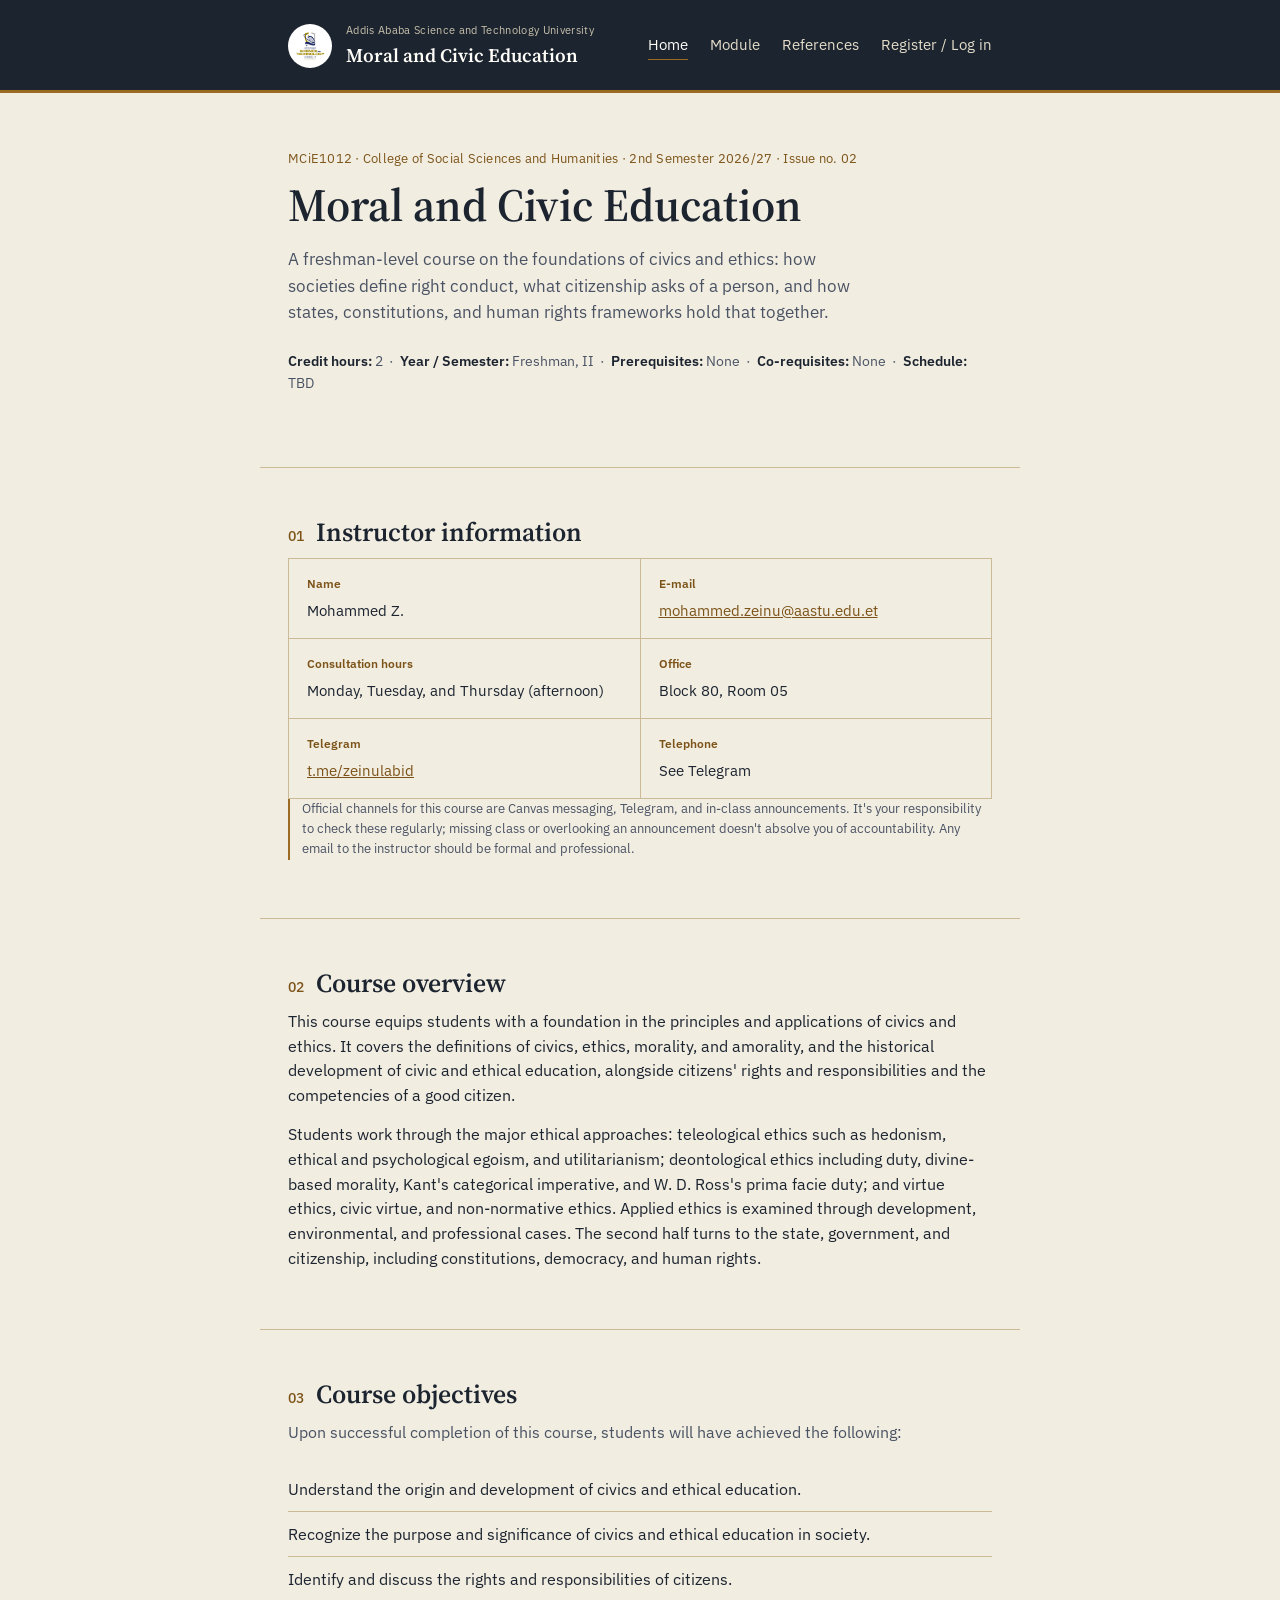
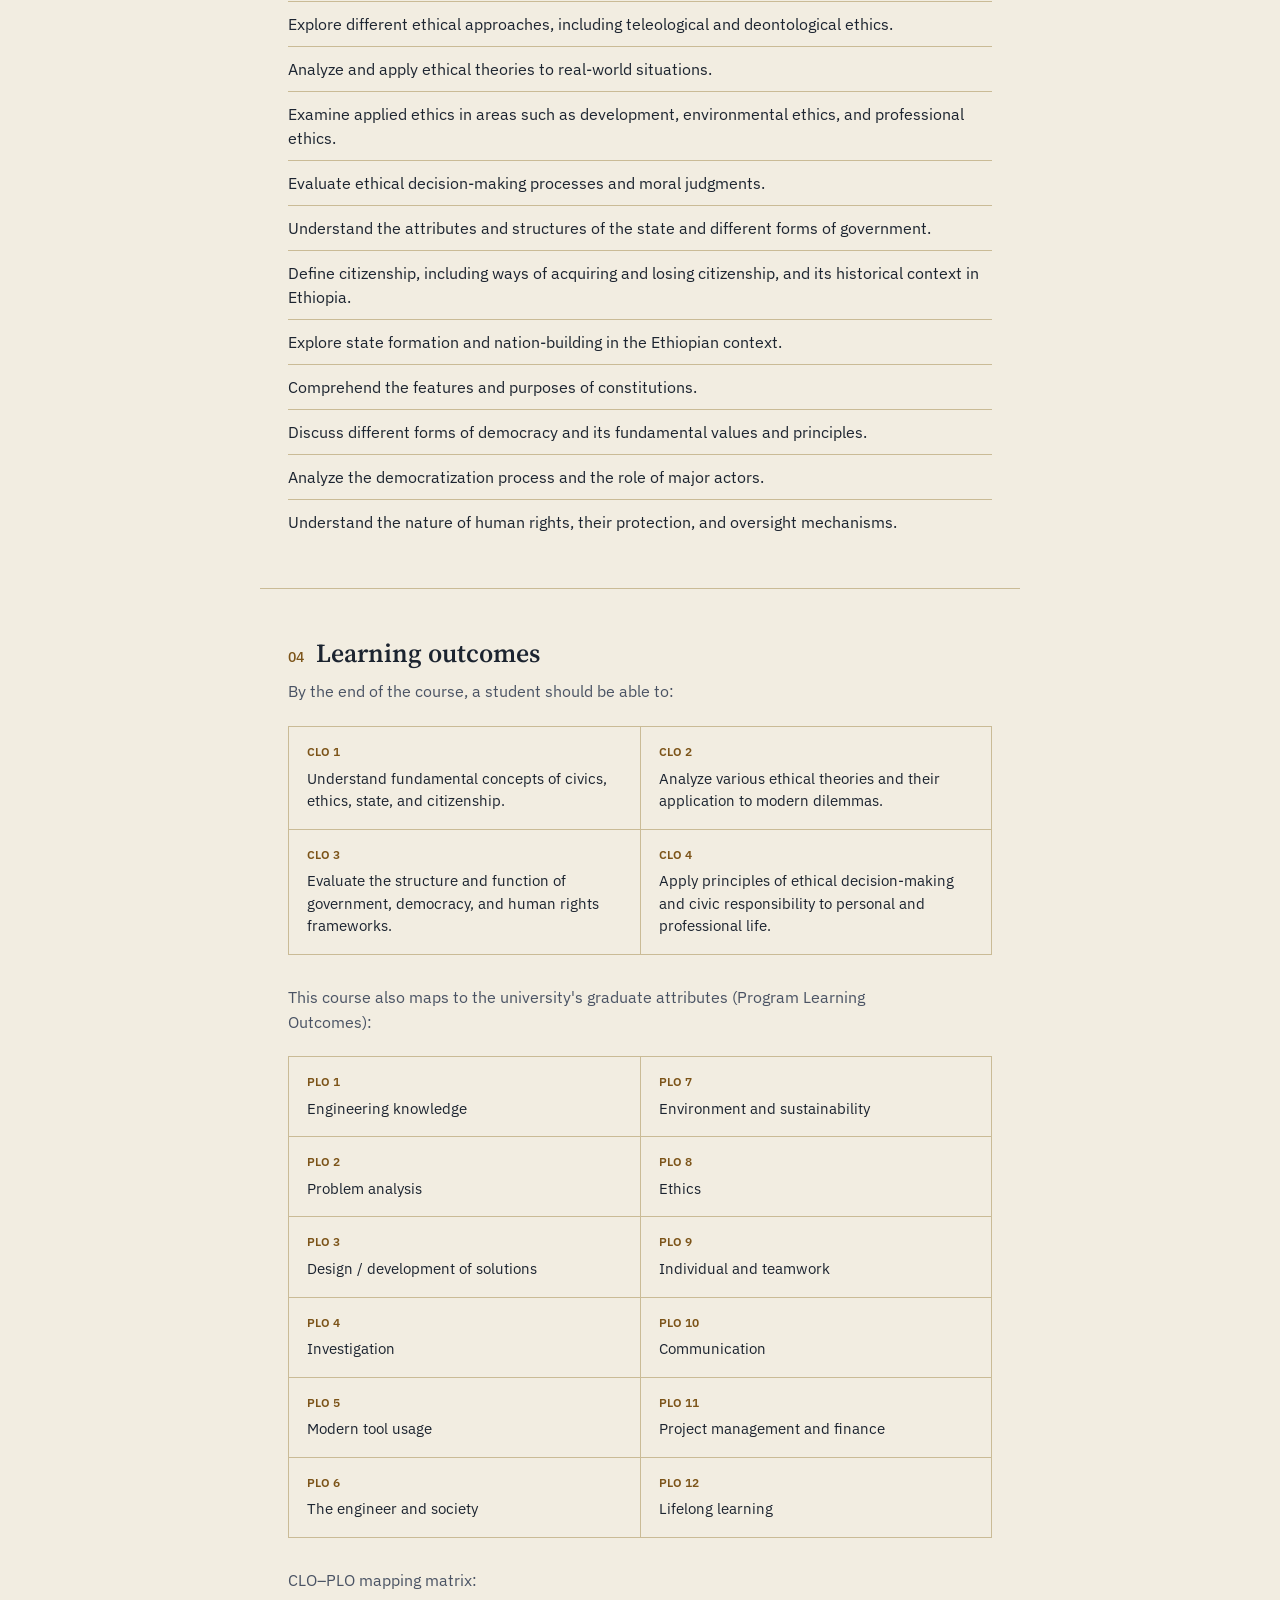
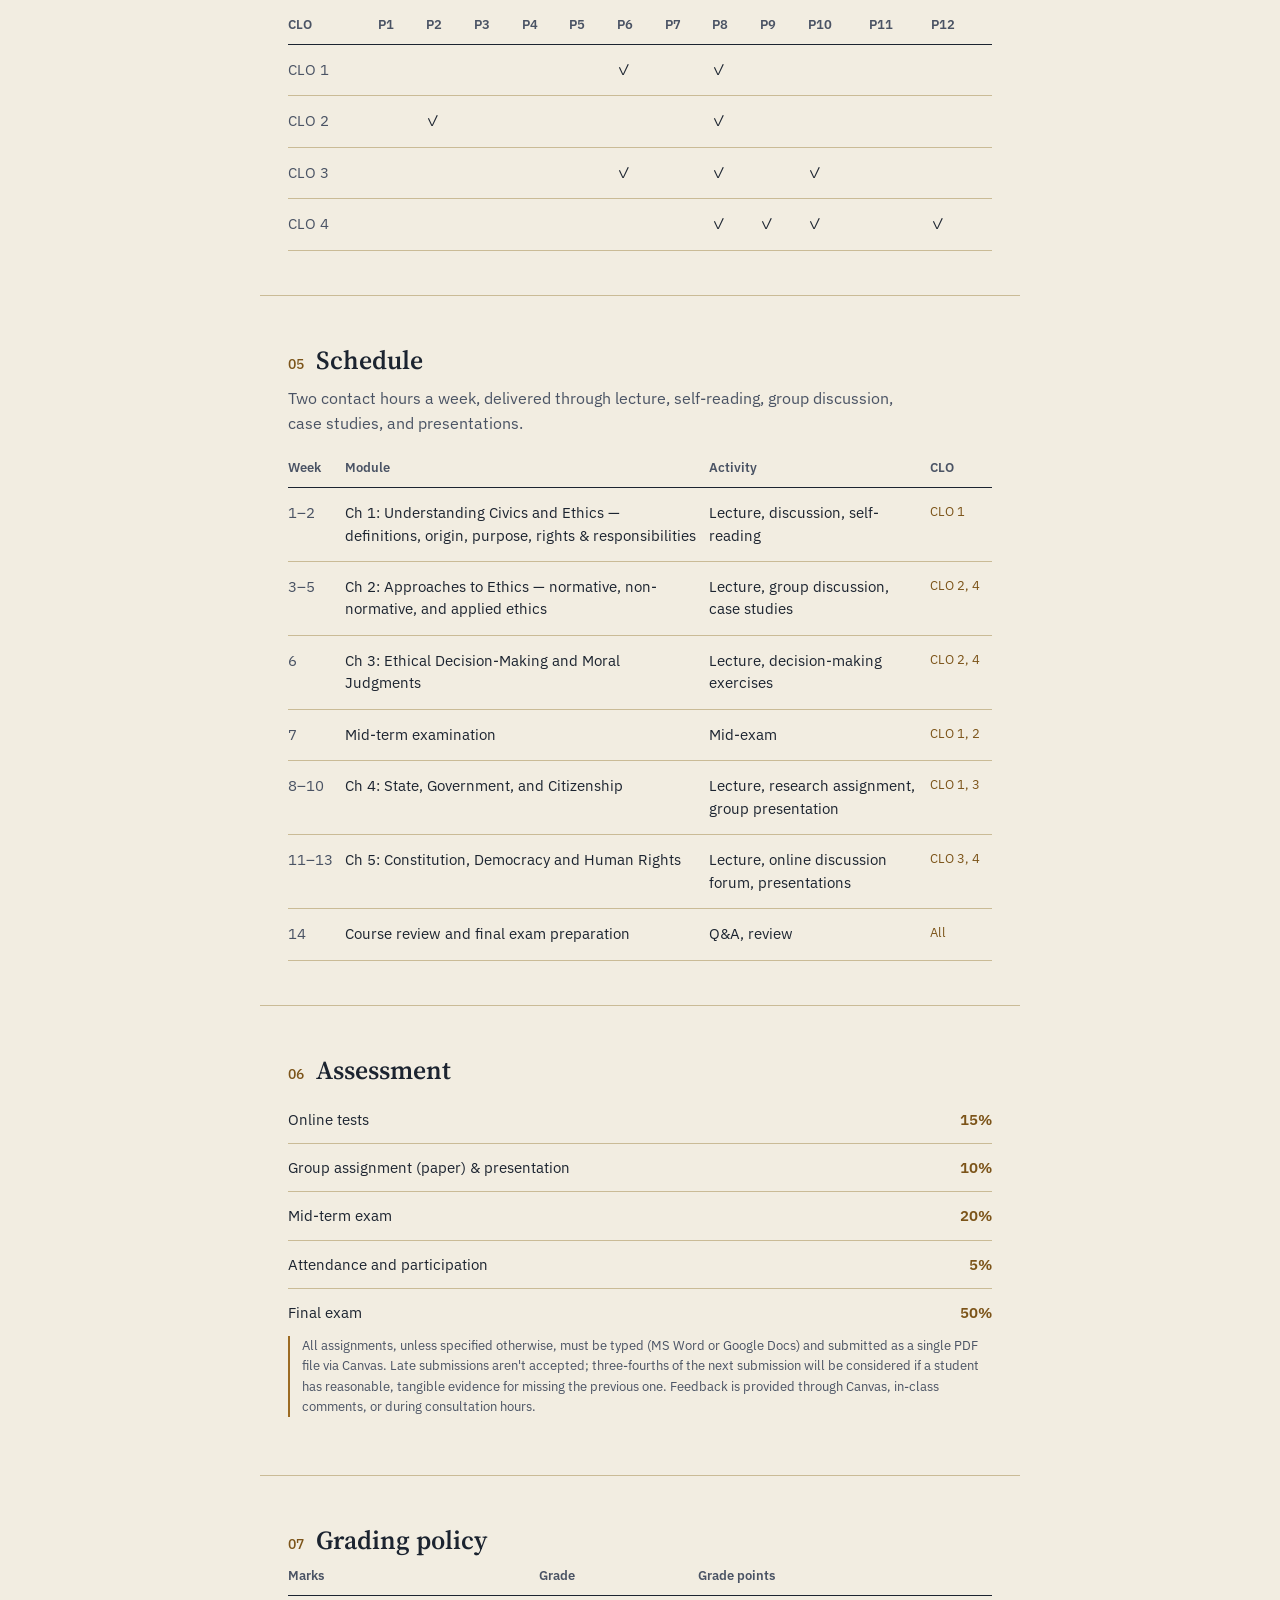
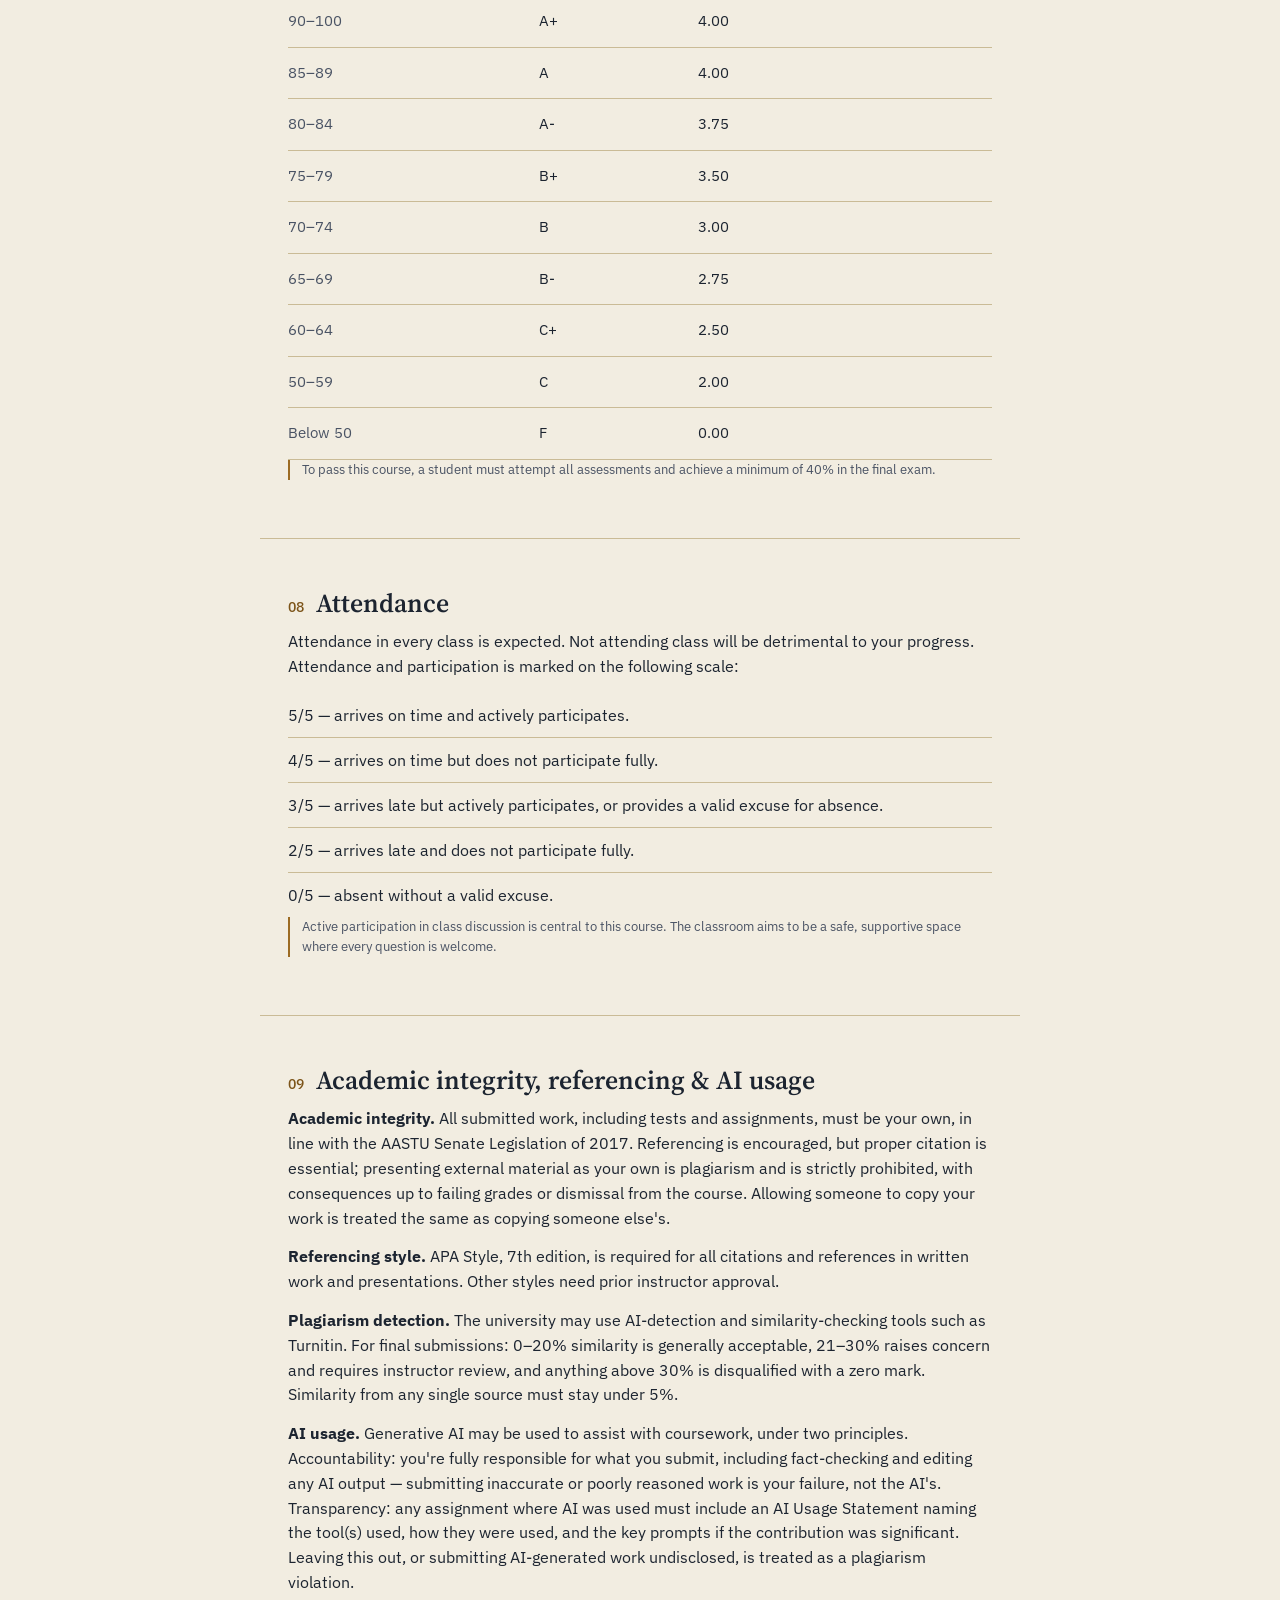
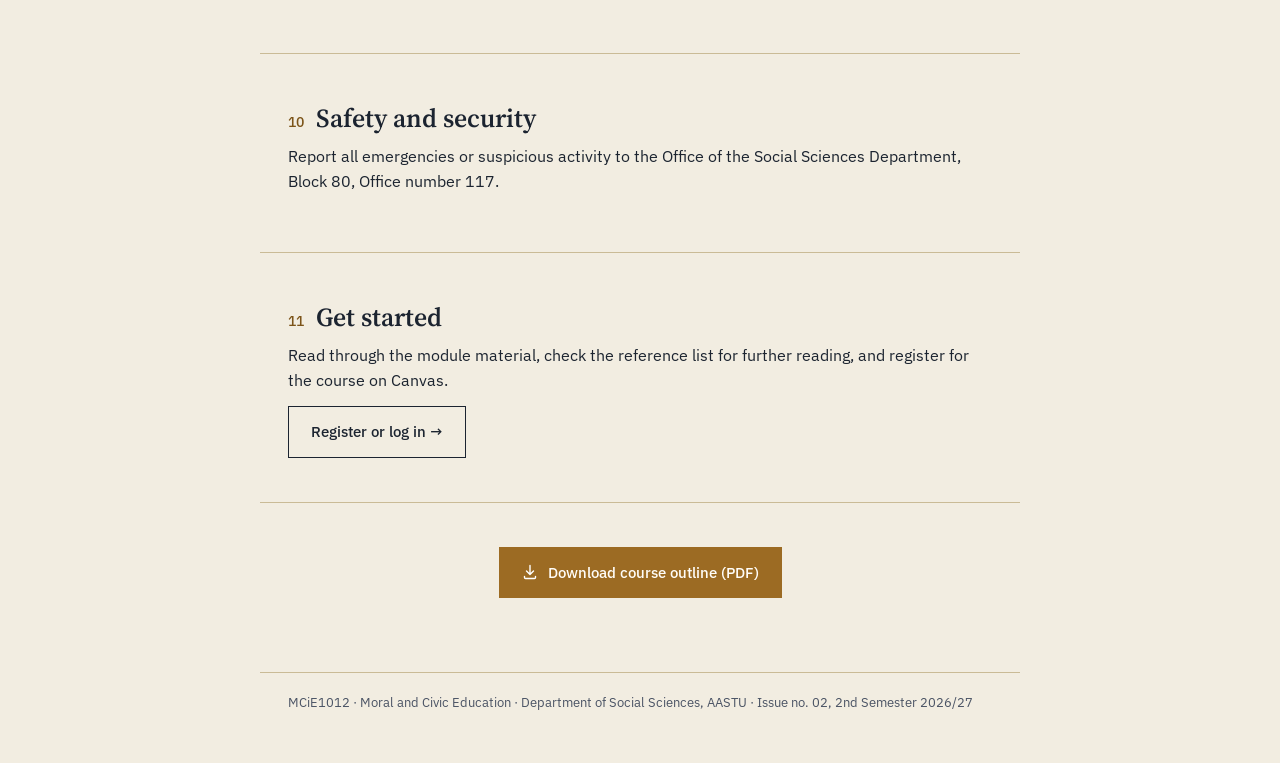
==== commit 34f06c79: "update project" ====
--- a/index.html
+++ b/index.html
@@ -29,7 +29,7 @@
 <main>
 
   <section class="hero wrap">
-    <p class="code">MCiE1012 · College of Social Sciences and Humanities · 2nd Semester 2025/2026 · Issue no. 02</p>
+    <p class="code">MCiE1012 · College of Social Sciences and Humanities · 2nd Semester 2026/27 · Issue no. 02</p>
     <h1>Moral and Civic Education</h1>
     <p class="lede">A freshman-level course on the foundations of civics and ethics: how societies define right conduct, what citizenship asks of a person, and how states, constitutions, and human rights frameworks hold that together.</p>
     <p class="meta-line"><strong>Credit hours:</strong> 2 &nbsp;·&nbsp; <strong>Year / Semester:</strong> Freshman, II &nbsp;·&nbsp; <strong>Prerequisites:</strong> None &nbsp;·&nbsp; <strong>Co-requisites:</strong> None &nbsp;·&nbsp; <strong>Schedule:</strong> TBD</p>
@@ -205,9 +205,9 @@
   <section class="block wrap">
     <h2><span class="num">06</span> Assessment</h2>
     <ul class="assess-list">
-      <li class="assess-row"><span>Online tests</span><span class="weight">25%</span></li>
+      <li class="assess-row"><span>Online tests</span><span class="weight">15%</span></li>
       <li class="assess-row"><span>Group assignment (paper) &amp; presentation</span><span class="weight">10%</span></li>
-      <li class="assess-row"><span>Mid-term exam</span><span class="weight">10%</span></li>
+      <li class="assess-row"><span>Mid-term exam</span><span class="weight">20%</span></li>
       <li class="assess-row"><span>Attendance and participation</span><span class="weight">5%</span></li>
       <li class="assess-row"><span>Final exam</span><span class="weight">50%</span></li>
     </ul>
@@ -278,7 +278,7 @@
 
 <footer class="site">
   <div class="wrap">
-    MCiE1012 · Moral and Civic Education · Department of Social Sciences, AASTU · Issue no. 02, 2nd Semester 2025/2026
+    MCiE1012 · Moral and Civic Education · Department of Social Sciences, AASTU · Issue no. 02, 2nd Semester 2026/27
   </div>
 </footer>
 
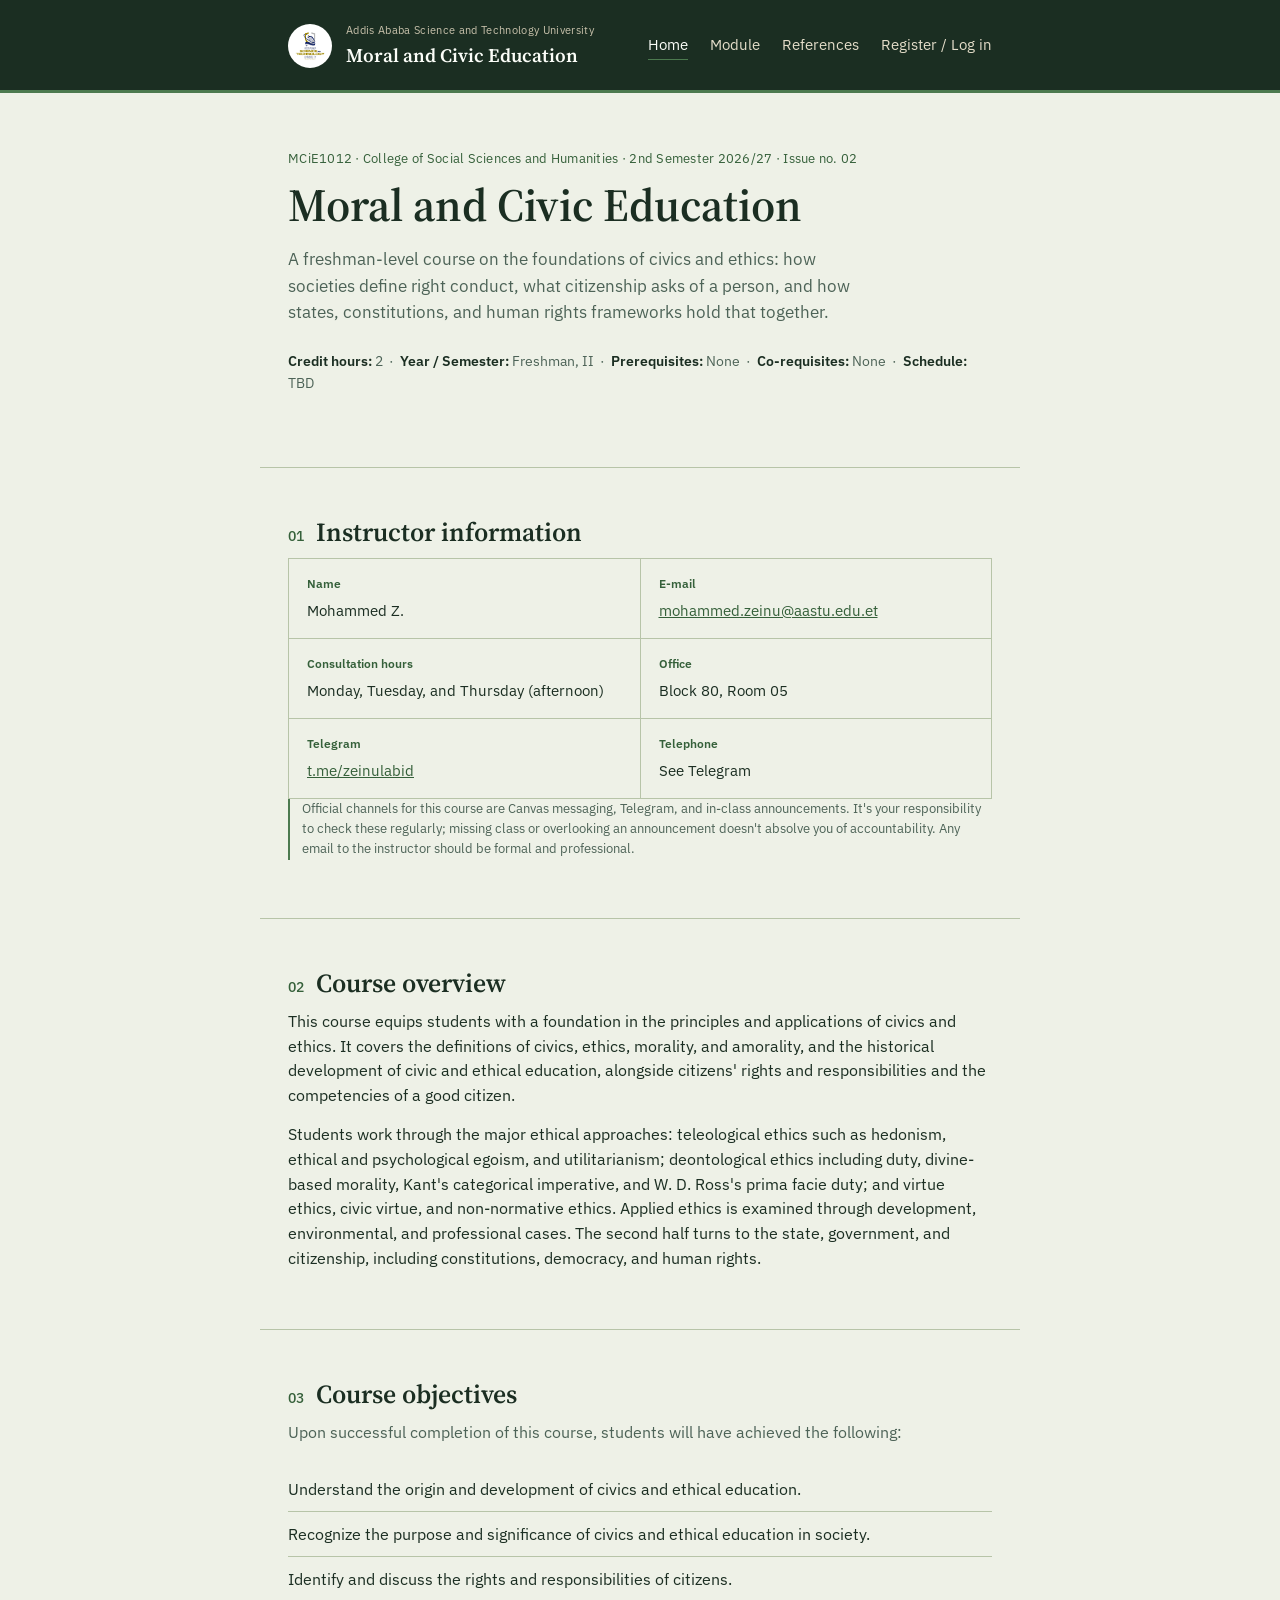
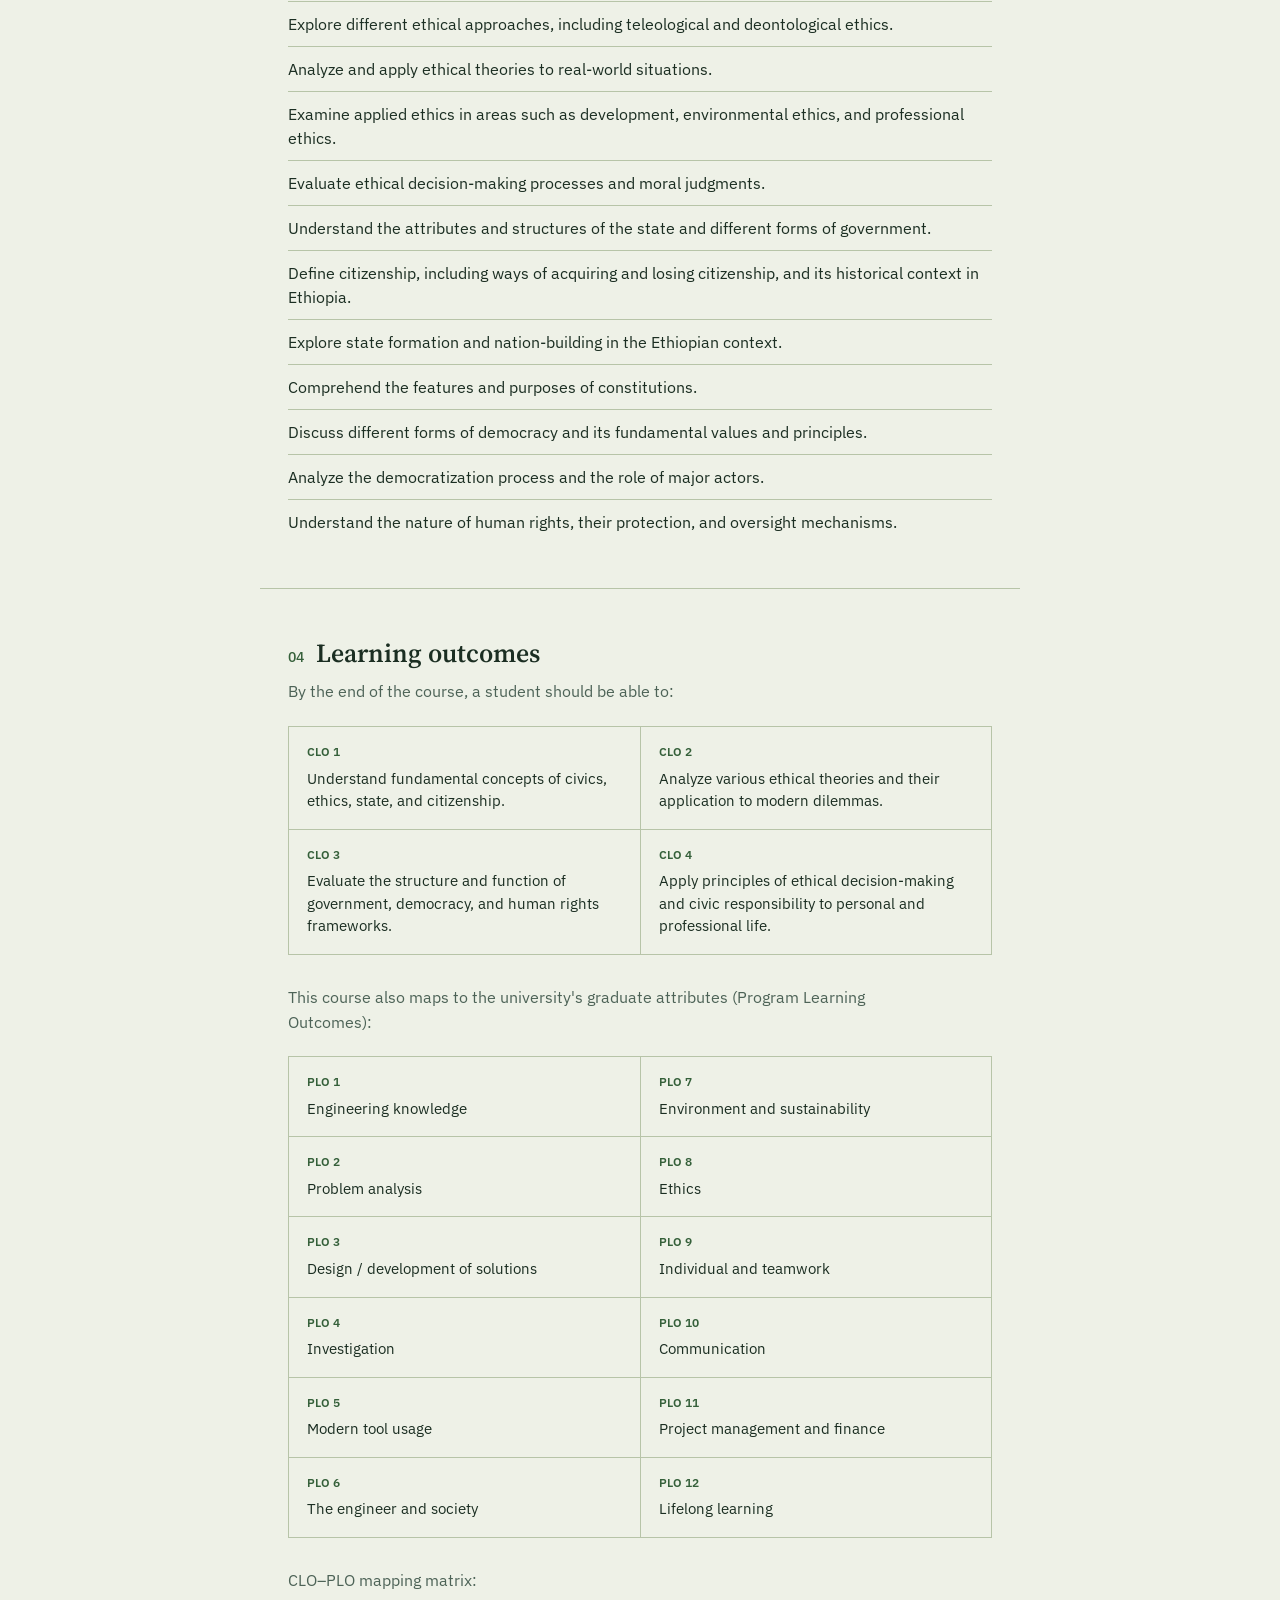
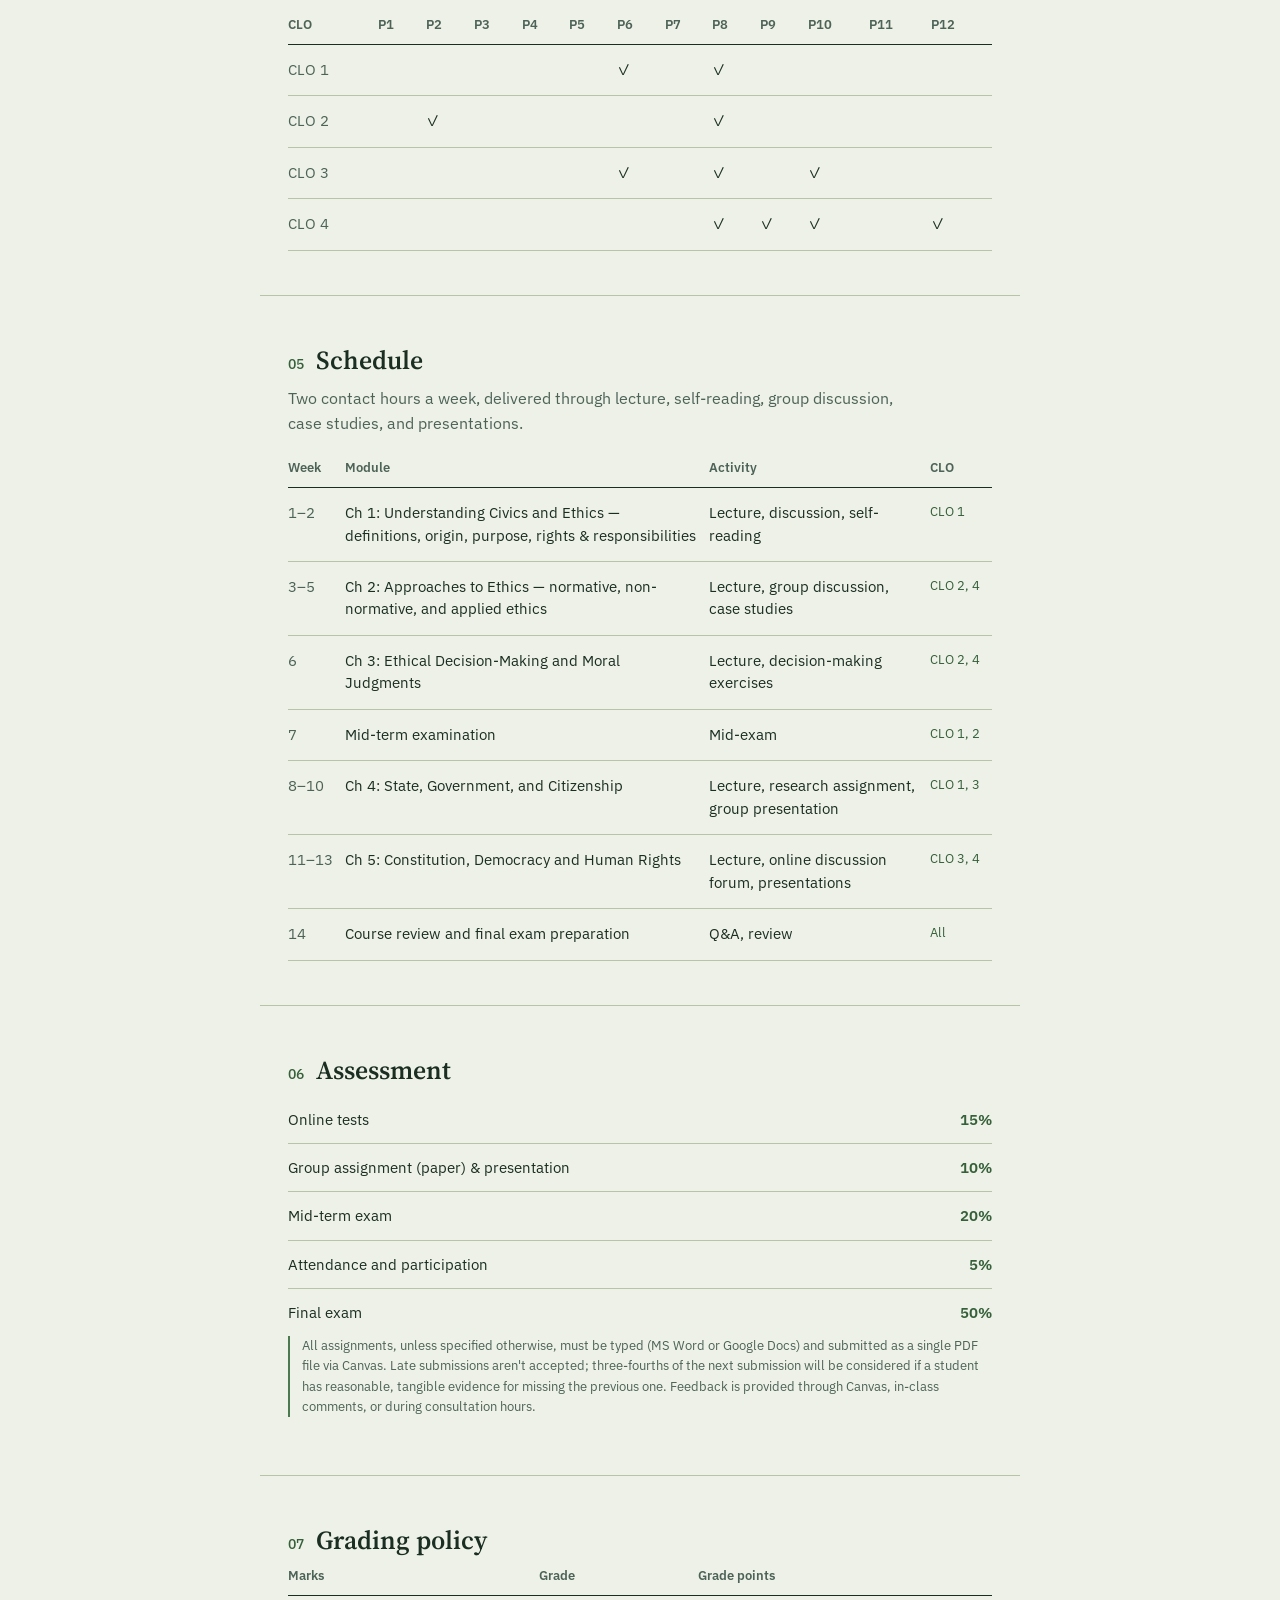
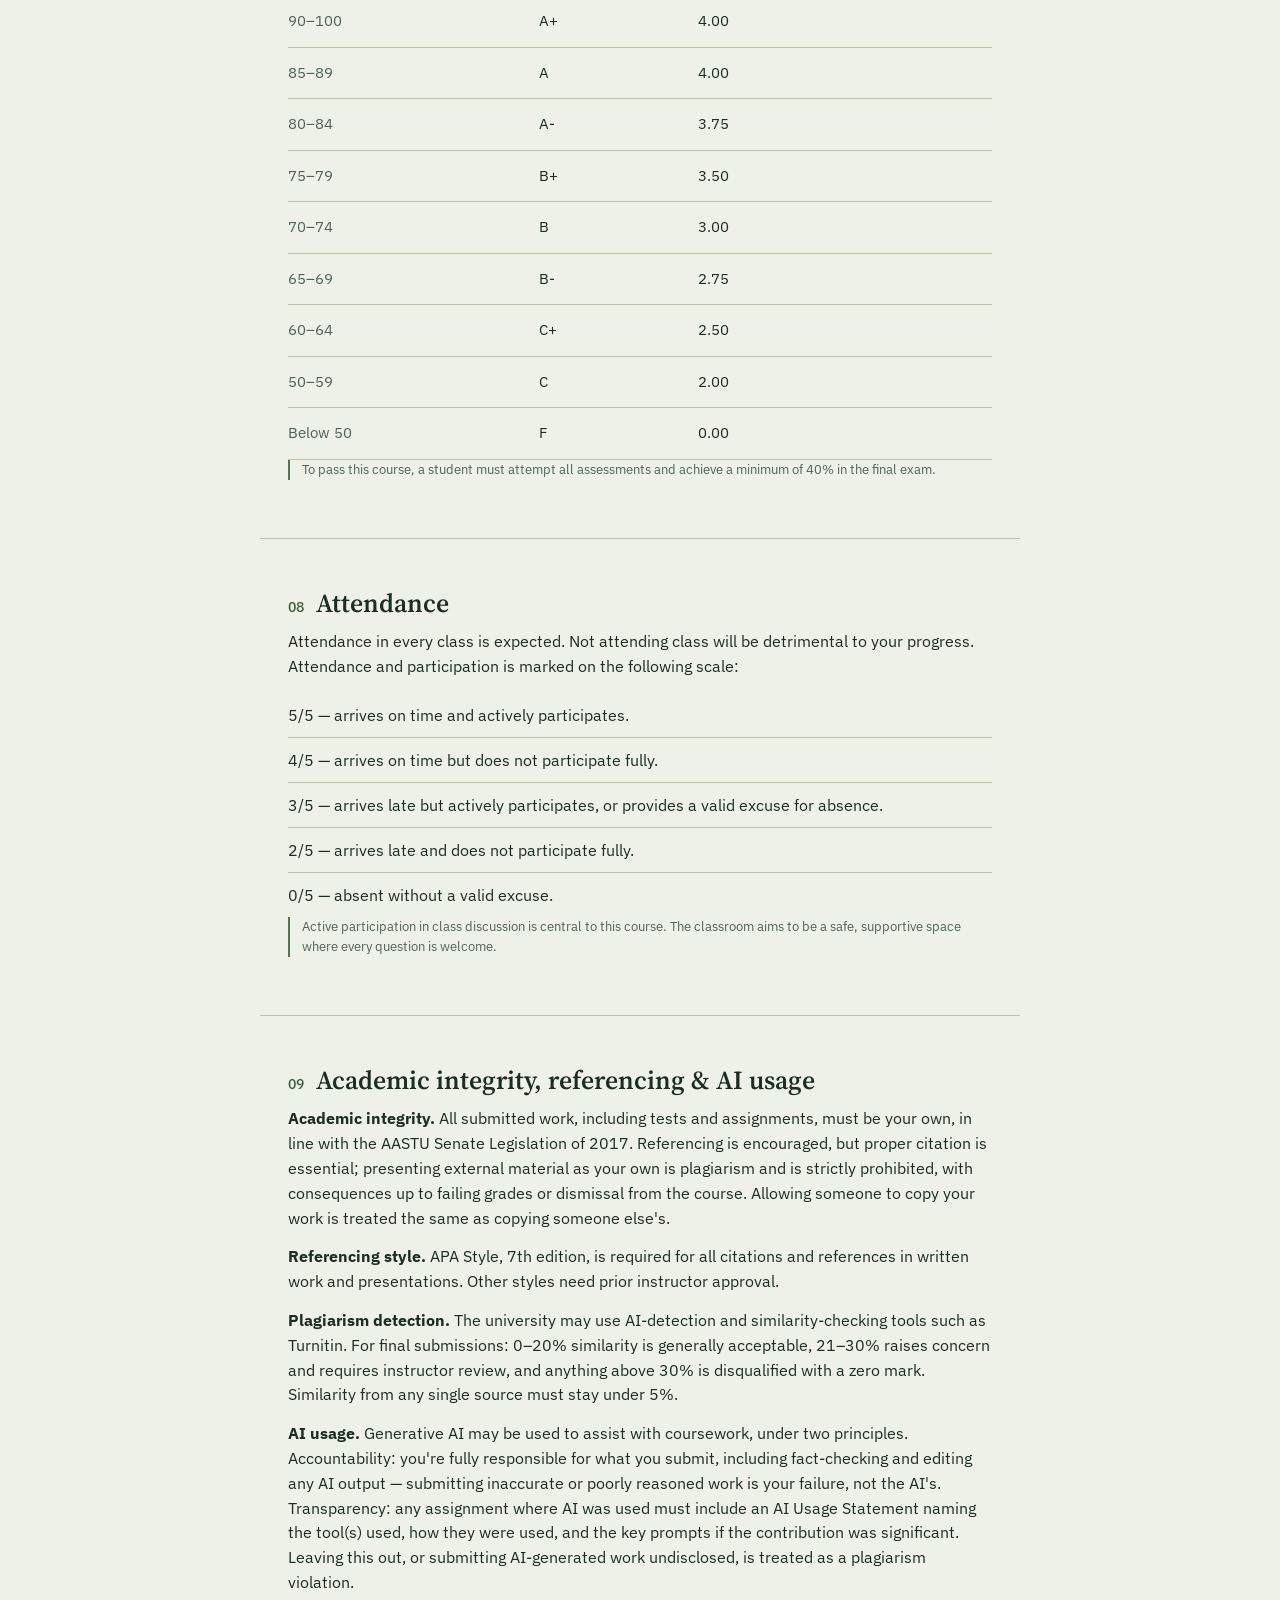
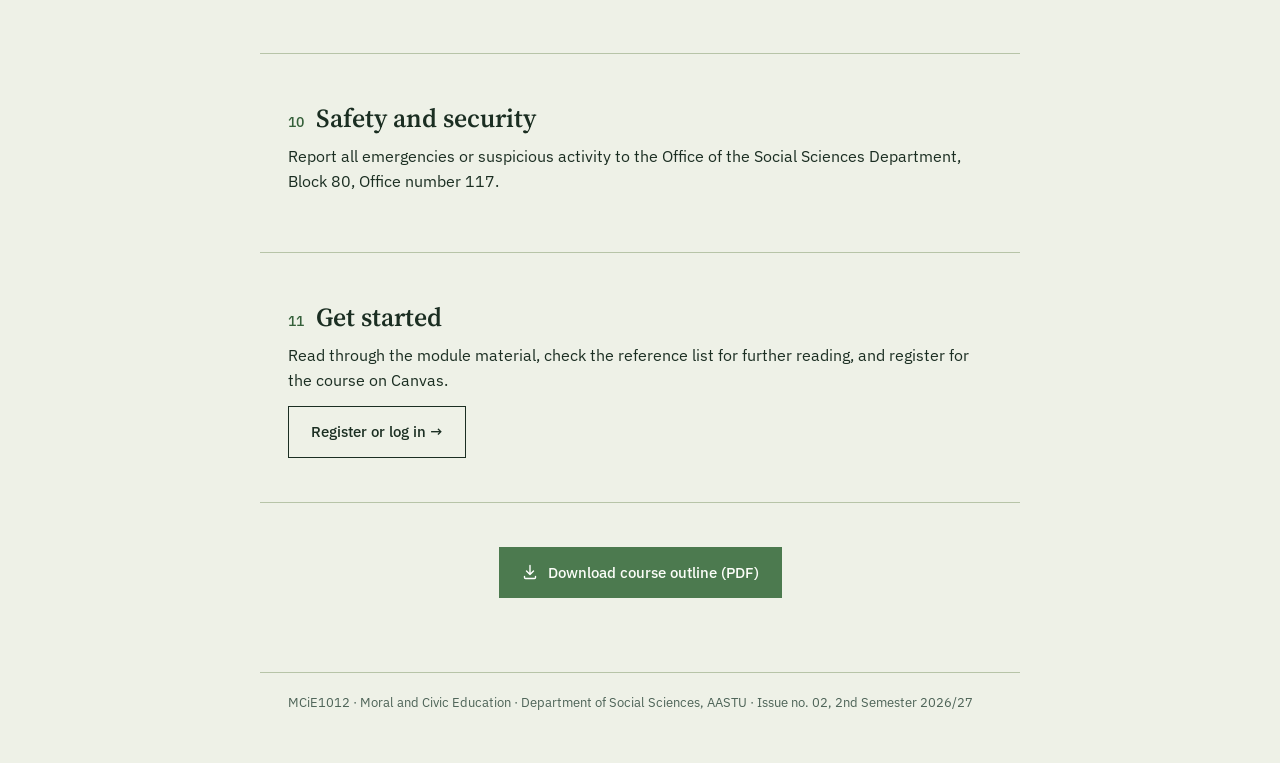
==== commit e0ba3f88: "update" ====
--- a/index.html
+++ b/index.html
@@ -115,50 +115,50 @@
       </div>
     </div>
     <p class="intro" style="margin-top: 30px;">This course also maps to the university's graduate attributes (Program Learning Outcomes):</p>
-    <div class="clo-grid">
+    <div class="clo-grid plo-grid">
       <div class="cell">
         <p class="tag">PLO 1</p>
         <p>Engineering knowledge</p>
       </div>
       <div class="cell">
+        <p class="tag">PLO 2</p>
+        <p>Problem analysis</p>
+      </div>
+      <div class="cell">
+        <p class="tag">PLO 3</p>
+        <p>Design / development of solutions</p>
+      </div>
+      <div class="cell">
+        <p class="tag">PLO 4</p>
+        <p>Investigation</p>
+      </div>
+      <div class="cell">
+        <p class="tag">PLO 5</p>
+        <p>Modern tool usage</p>
+      </div>
+      <div class="cell">
+        <p class="tag">PLO 6</p>
+        <p>The engineer and society</p>
+      </div>
+      <div class="cell">
         <p class="tag">PLO 7</p>
         <p>Environment and sustainability</p>
       </div>
       <div class="cell">
-        <p class="tag">PLO 2</p>
-        <p>Problem analysis</p>
-      </div>
-      <div class="cell">
         <p class="tag">PLO 8</p>
         <p>Ethics</p>
       </div>
       <div class="cell">
-        <p class="tag">PLO 3</p>
-        <p>Design / development of solutions</p>
-      </div>
-      <div class="cell">
         <p class="tag">PLO 9</p>
         <p>Individual and teamwork</p>
       </div>
       <div class="cell">
-        <p class="tag">PLO 4</p>
-        <p>Investigation</p>
-      </div>
-      <div class="cell">
         <p class="tag">PLO 10</p>
         <p>Communication</p>
       </div>
       <div class="cell">
-        <p class="tag">PLO 5</p>
-        <p>Modern tool usage</p>
-      </div>
-      <div class="cell">
         <p class="tag">PLO 11</p>
         <p>Project management and finance</p>
-      </div>
-      <div class="cell">
-        <p class="tag">PLO 6</p>
-        <p>The engineer and society</p>
       </div>
       <div class="cell">
         <p class="tag">PLO 12</p>
@@ -185,7 +185,7 @@
     <h2><span class="num">05</span> Schedule</h2>
     <p class="intro">Two contact hours a week, delivered through lecture, self-reading, group discussion, case studies, and presentations.</p>
     <div class="sched-scroll">
-    <table class="sched">
+    <table class="sched weekly">
       <thead>
         <tr><th>Week</th><th>Module</th><th>Activity</th><th>CLO</th></tr>
       </thead>
--- a/style.css
+++ b/style.css
@@ -7,14 +7,14 @@
 @import url('https://fonts.googleapis.com/css2?family=Source+Serif+4:opsz,wght@8..60,400;8..60,500;8..60,600;8..60,700&family=IBM+Plex+Sans:wght@400;500;600&display=swap');
 
 :root {
-  --ink: #1c2430;
-  --ink-soft: #4a5364;
-  --paper: #f2ede1;
-  --paper-deep: #e8e0cd;
-  --paper-line: #cabb96;
-  --gold: #9c6b23;
-  --gold-deep: #7c5419;
-  --white: #fffdf8;
+  --ink: #1b2e22;
+  --ink-soft: #4d6357;
+  --paper: #eef1e7;
+  --paper-deep: #dfe6d5;
+  --paper-line: #b7c4a8;
+  --gold: #4c7a4f;
+  --gold-deep: #35603a;
+  --white: #fbfdf8;
   --max: 760px;
   --serif: 'Source Serif 4', Georgia, serif;
   --sans: 'IBM Plex Sans', -apple-system, sans-serif;
@@ -241,6 +241,11 @@
   border: 1px solid var(--paper-line);
 }
 
+.plo-grid {
+  grid-auto-flow: column;
+  grid-template-rows: repeat(6, auto);
+}
+
 .clo-grid .cell {
   background: var(--paper);
   padding: 16px 18px;
@@ -421,6 +426,7 @@
 
 @media (max-width: 620px) {
   .clo-grid { grid-template-columns: 1fr; }
+  .plo-grid { grid-auto-flow: row; grid-template-rows: none; }
   .account-grid { grid-template-columns: 1fr; }
 
   nav.site {
@@ -443,7 +449,7 @@
 
   .sched-scroll { overflow-x: auto; -webkit-overflow-scrolling: touch; margin: 0 -22px; padding: 0 22px; }
   table.sched { font-size: 13px; min-width: 480px; }
-  table.sched th:nth-child(3), table.sched td:nth-child(3) { display: none; }
+  table.weekly th:nth-child(3), table.weekly td:nth-child(3) { display: none; }
 
   .module-body { padding: 22px 20px 24px; }
   .account-card { padding: 22px 20px; }
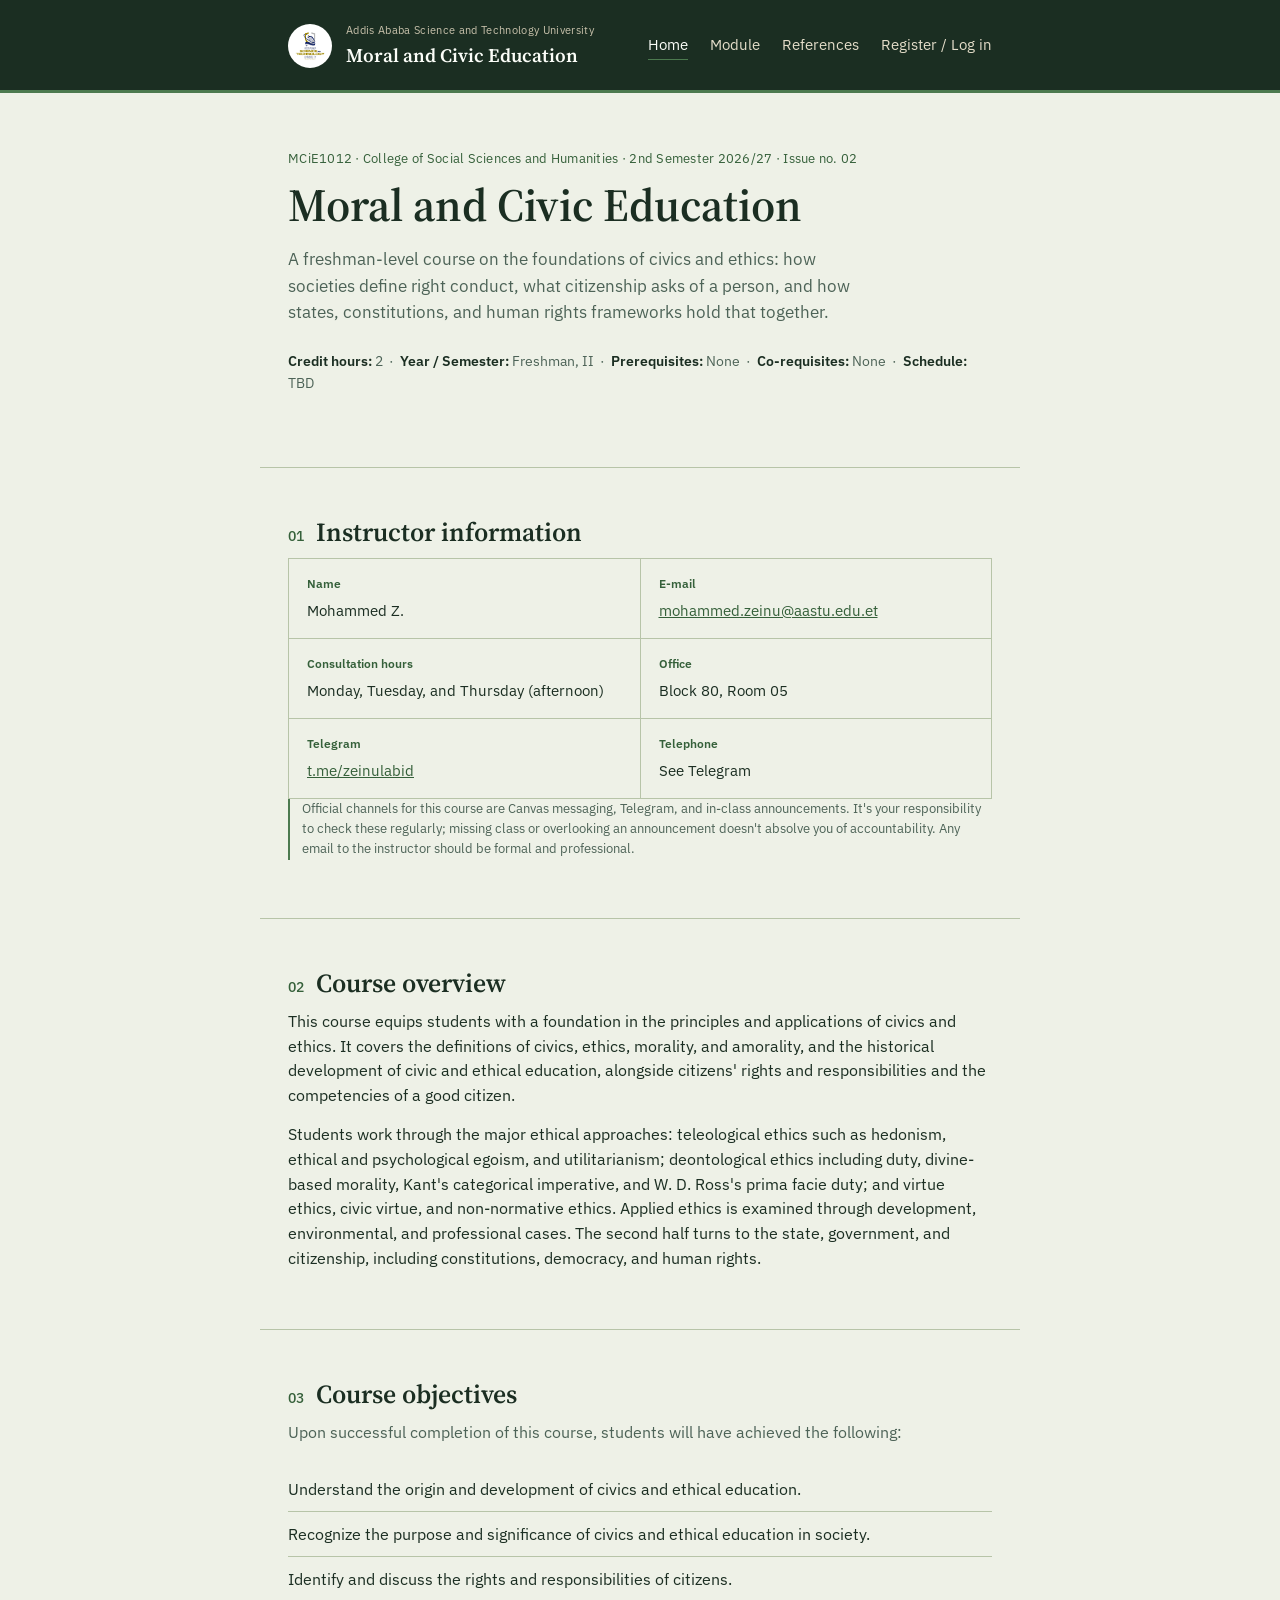
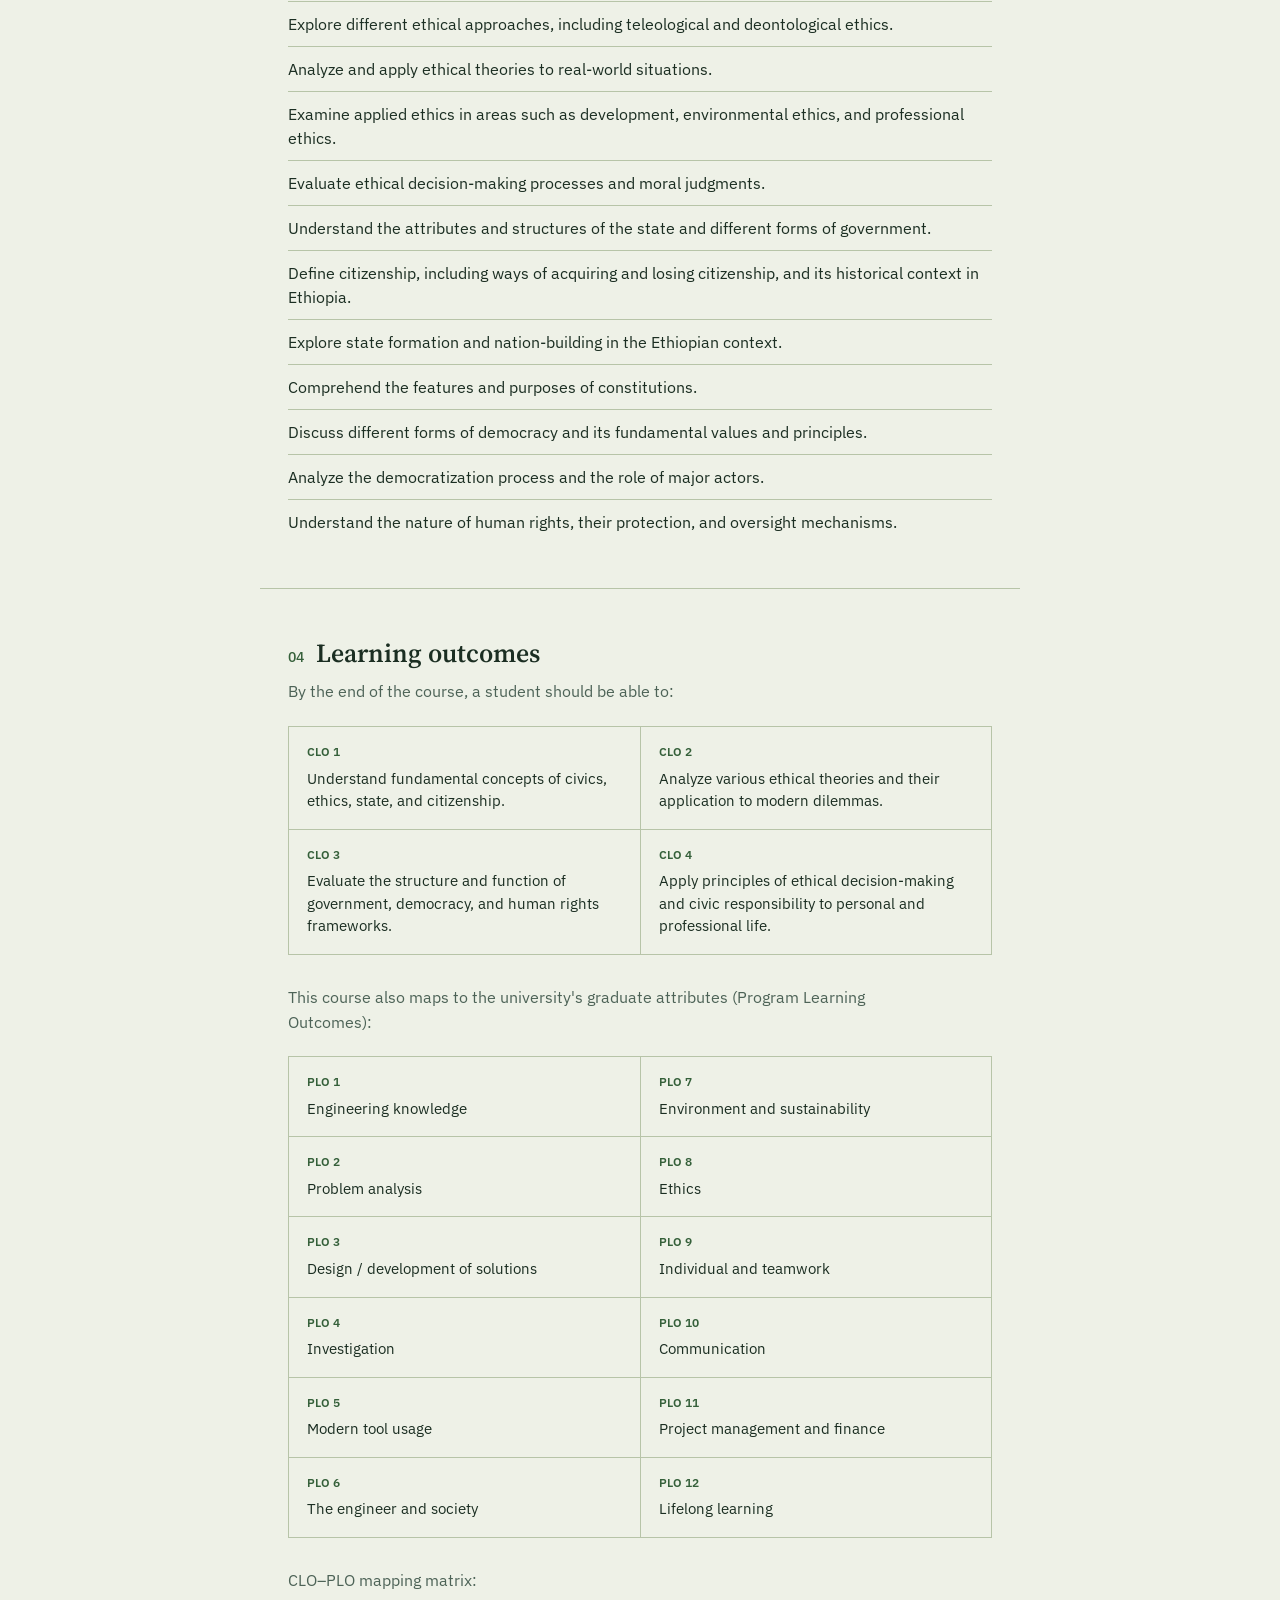
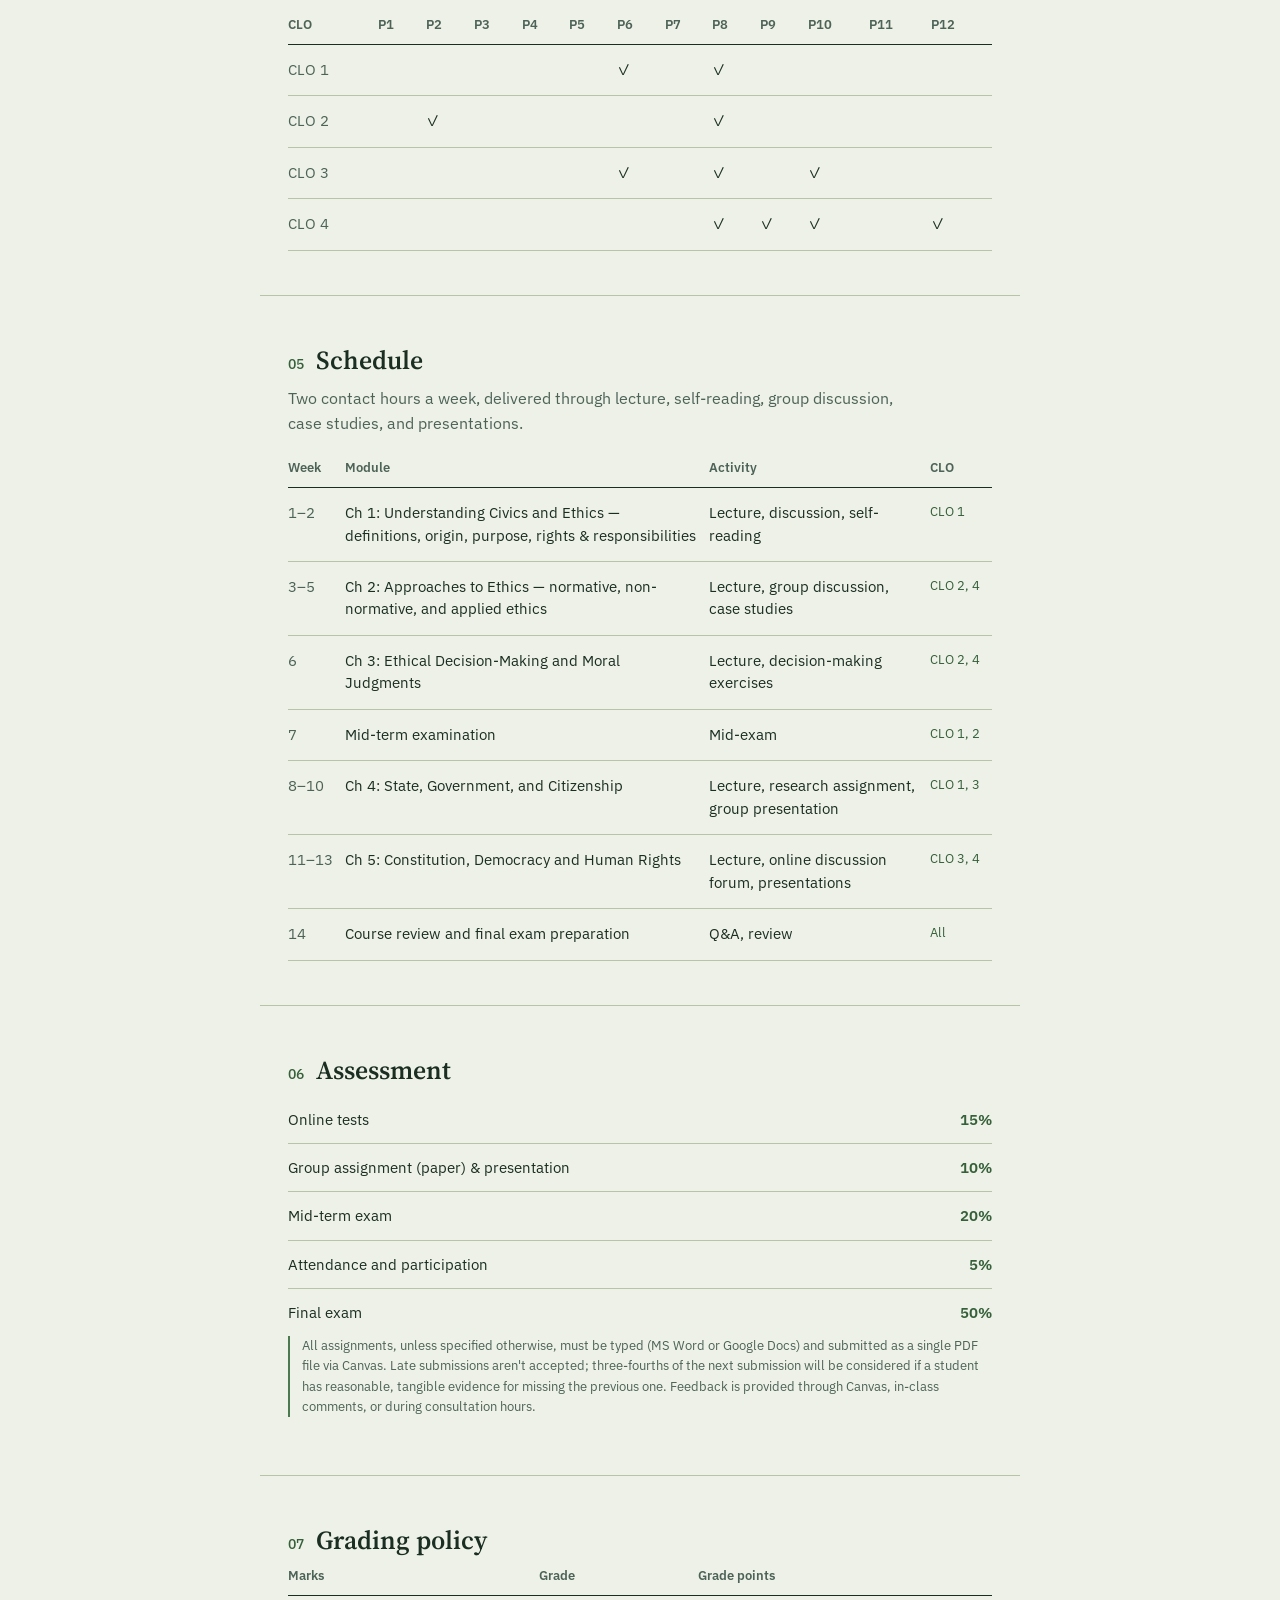
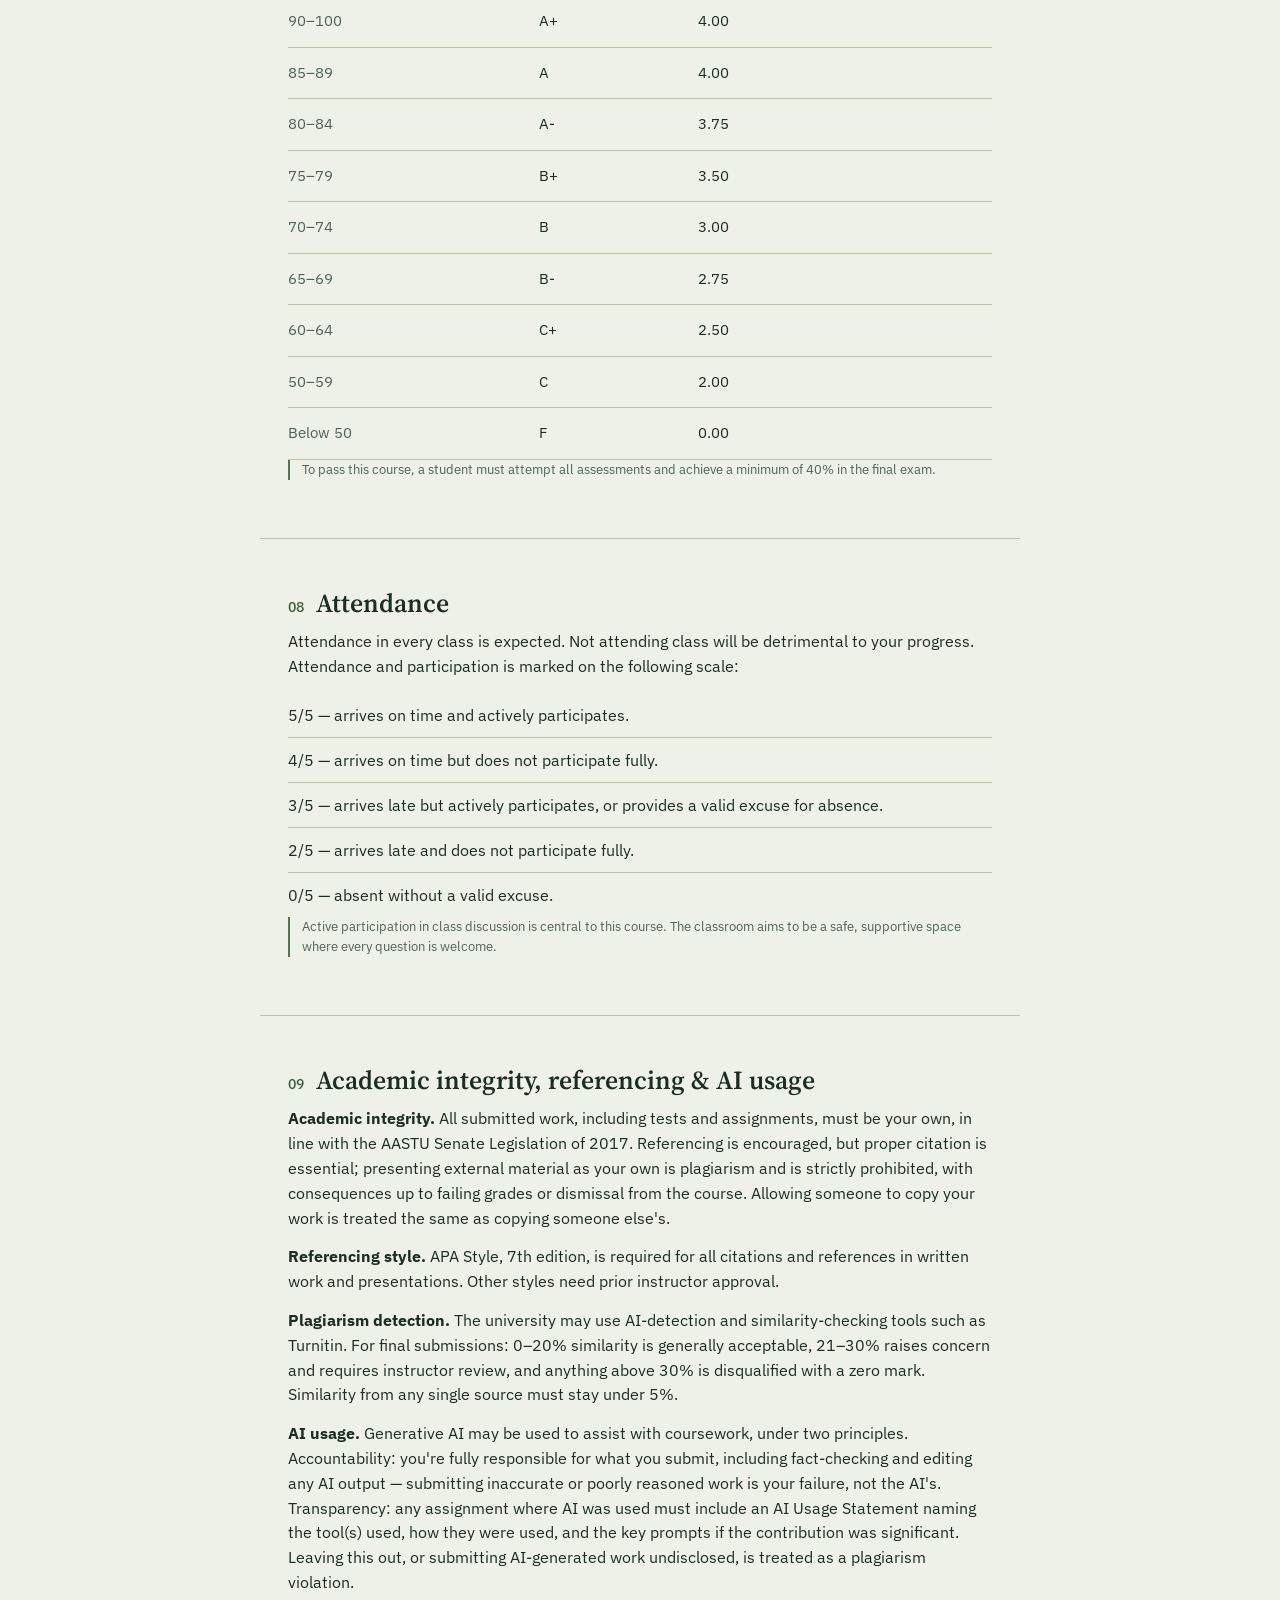
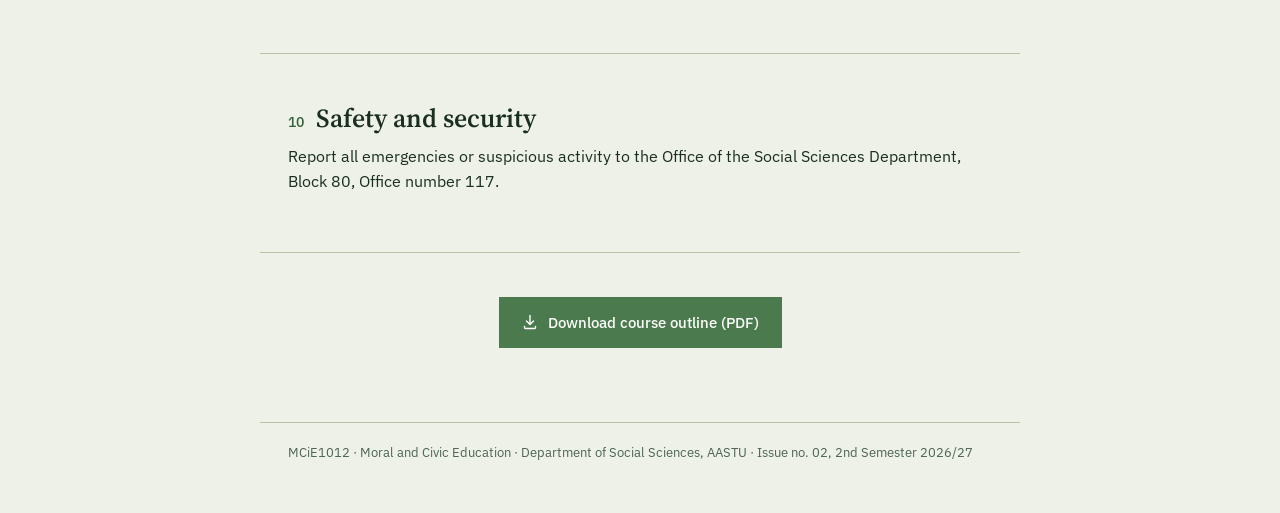
==== commit 3a2ec5cc: "update" ====
--- a/index.html
+++ b/index.html
@@ -261,12 +261,6 @@
     <p>Report all emergencies or suspicious activity to the Office of the Social Sciences Department, Block 80, Office number 117.</p>
   </section>
 
-  <section class="block wrap">
-    <h2><span class="num">11</span> Get started</h2>
-    <p>Read through the module material, check the reference list for further reading, and register for the course on Canvas.</p>
-    <a class="btn btn-outline" href="account.html">Register or log in →</a>
-  </section>
-
   <section class="block wrap" style="border-bottom: none; text-align: center;">
     <a class="btn btn-gold" href="assets/MCiE1012_Course_Outline.pdf" download>
       <svg width="16" height="16" viewBox="0 0 16 16" fill="none"><path d="M8 1.5V10.5M8 10.5L4.5 7M8 10.5L11.5 7" stroke="white" stroke-width="1.4" stroke-linecap="round" stroke-linejoin="round"/><path d="M2.5 12.5V13.5C2.5 13.9 2.85 14.5 3.5 14.5H12.5C13.15 14.5 13.5 13.9 13.5 13.5V12.5" stroke="white" stroke-width="1.4" stroke-linecap="round"/></svg>
